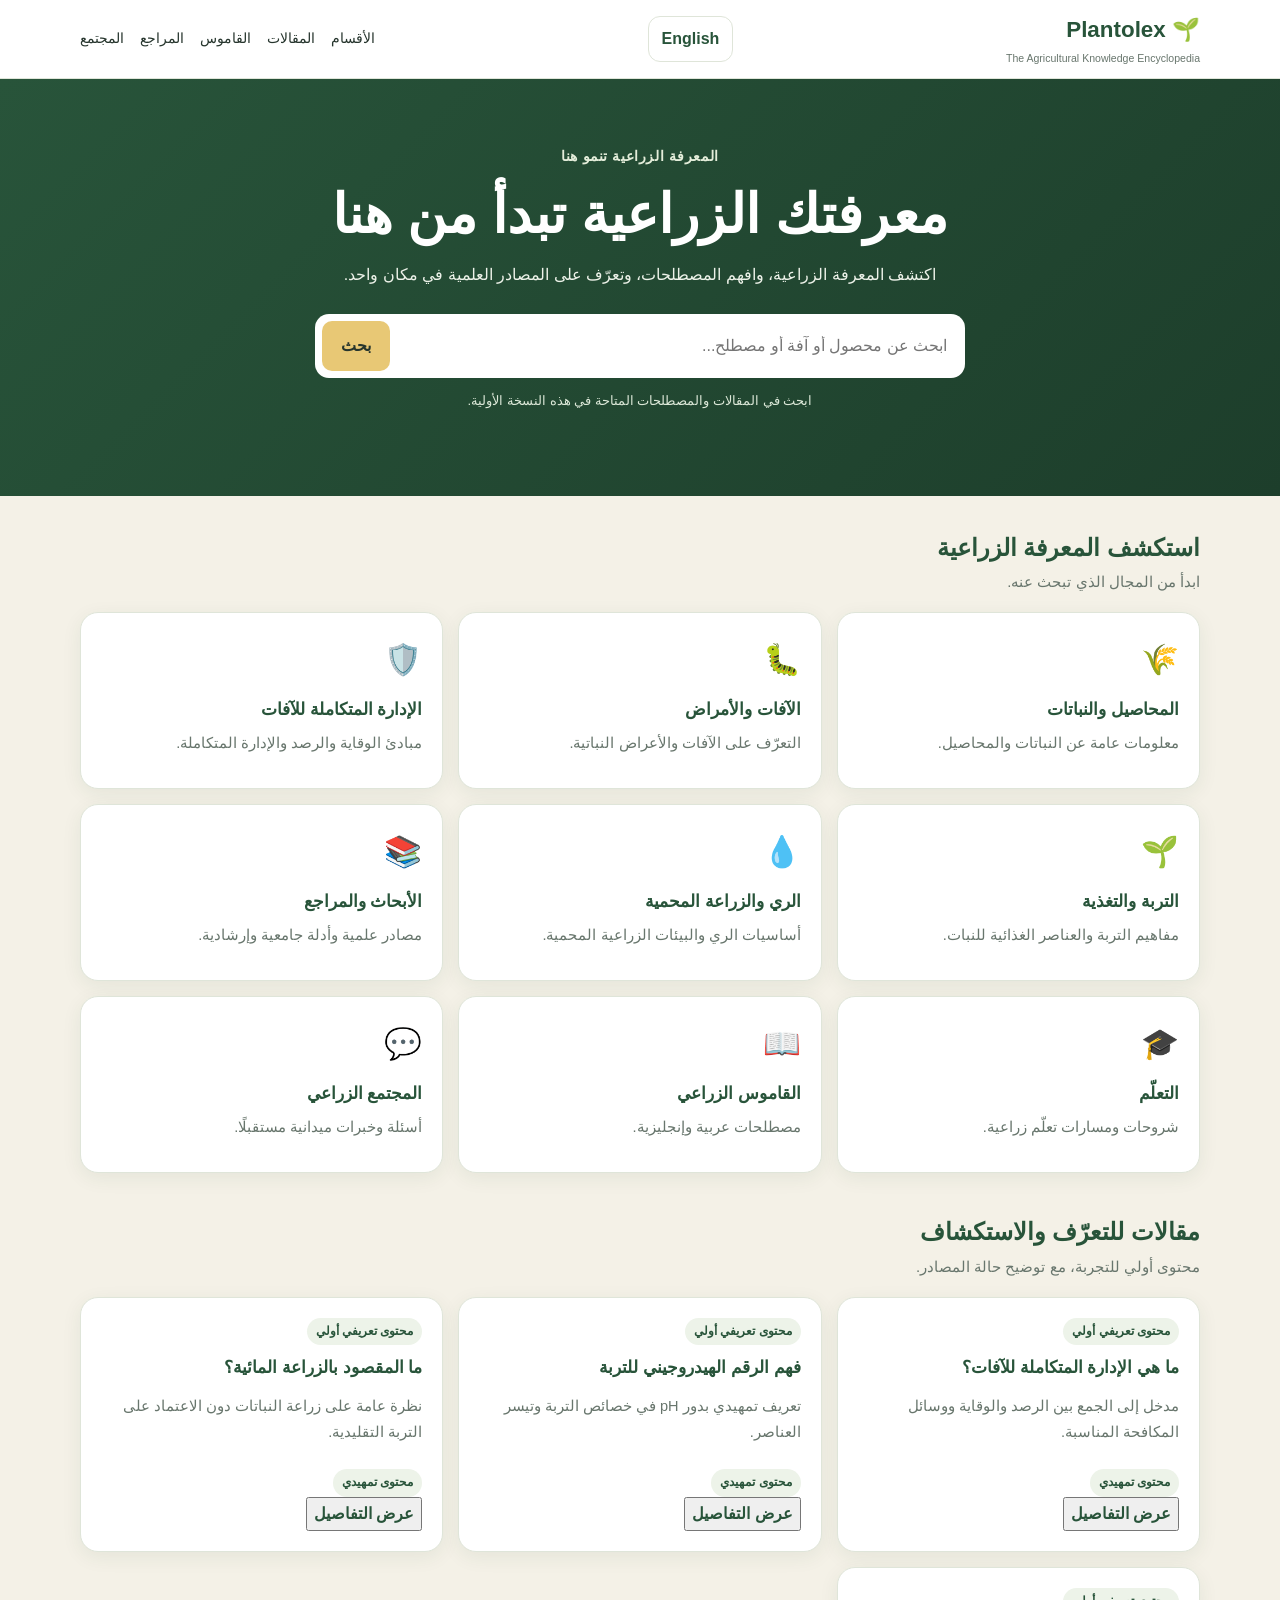
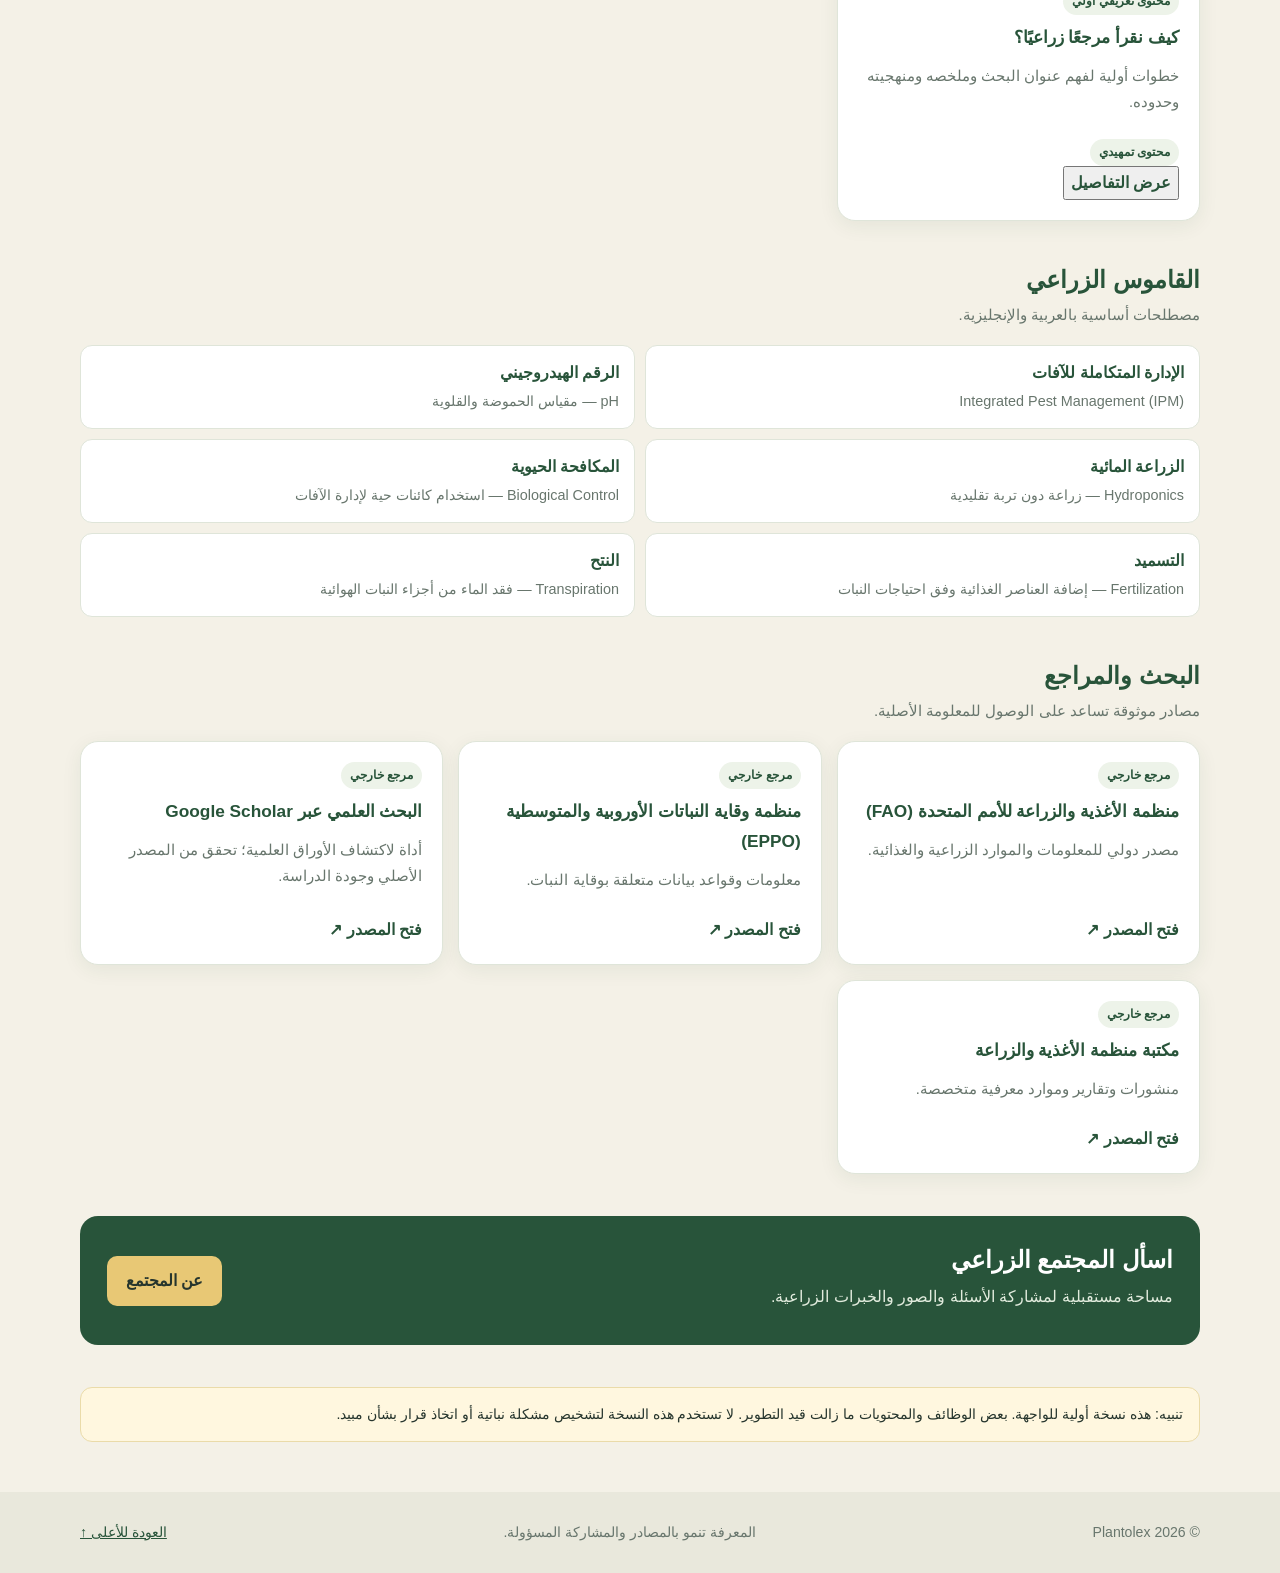
==== index.html @ 35d05731 "Add index.html for Plantolex platform This commit adds a new HTML file for the Plantolex agricultura" ====
<!DOCTYPE html>
<html lang="ar" dir="rtl">
<head>
<meta charset="UTF-8">
<meta name="viewport" content="width=device-width, initial-scale=1">
<meta name="theme-color" content="#28543a">
<meta name="description" content="Plantolex — The Agricultural Knowledge Encyclopedia. A bilingual Arabic-English agricultural knowledge platform.">
<title>Plantolex | The Agricultural Knowledge Encyclopedia</title>

<style>
:root {
  --green:#28543a;
  --green2:#386b49;
  --sage:#86a873;
  --cream:#f4f1e7;
  --white:#fff;
  --text:#26352d;
  --muted:#68766d;
  --border:#dfe5d9;
  --gold:#e8c875;
  --radius:18px;
  --shadow:0 5px 20px rgba(31,65,42,.07);
}
*{box-sizing:border-box}
html{scroll-behavior:smooth;scroll-padding-top:85px}
body{
  margin:0;background:var(--cream);color:var(--text);
  font-family:Tahoma,Arial,sans-serif;line-height:1.75;
}
button,input{font:inherit}
button,a{-webkit-tap-highlight-color:transparent}
a{color:inherit}
button{cursor:pointer}
button:focus-visible,a:focus-visible,input:focus-visible{
  outline:3px solid var(--gold);outline-offset:3px
}
.container{width:min(1120px,92%);margin:auto}
header{
  position:sticky;top:0;z-index:10;background:var(--white);
  border-bottom:1px solid var(--border)
}
.nav{
  min-height:72px;display:flex;align-items:center;
  justify-content:space-between;gap:14px;padding:10px 0
}
.brand{text-decoration:none;color:var(--green);font-weight:800;font-size:1.4rem}
.brand small{display:block;font-size:.66rem;color:var(--muted);font-weight:400}
.nav-actions{display:flex;align-items:center;gap:10px}
#langBtn,.menu-btn{
  border:1px solid var(--border);background:var(--white);
  color:var(--green);padding:8px 13px;border-radius:12px;font-weight:bold
}
nav{display:flex;gap:16px;align-items:center;flex-wrap:wrap}
nav a{text-decoration:none;font-size:.9rem;color:var(--text)}
nav a:hover{color:var(--green)}
.menu-btn{display:none}
.hero{
  color:white;text-align:center;padding:65px 0 58px;
  background:linear-gradient(135deg,#28543a,#1d3e2b)
}
.eyebrow{color:#e4edda;font-size:.9rem;font-weight:bold;letter-spacing:.04em}
.hero h1{font-size:clamp(2rem,5vw,3.4rem);line-height:1.25;margin:12px 0}
.hero p{max-width:680px;margin:0 auto 25px;color:#edf2e9}
.search{
  display:flex;gap:8px;max-width:650px;margin:0 auto;
  background:white;border-radius:14px;padding:7px
}
.search input{
  flex:1;min-width:0;border:0;outline:none;padding:11px;
  color:var(--text);background:transparent
}
.search input:focus-visible{outline:2px solid var(--sage);outline-offset:-2px}
.primary-btn,.search button{
  border:0;border-radius:10px;background:var(--gold);
  color:#26352d;font-weight:bold;padding:11px 19px
}
.hero-note{font-size:.82rem!important;margin-top:12px!important;color:#dce8d8!important}
main{padding:35px 0 50px}
.section{margin-bottom:42px}
.section-head{
  display:flex;align-items:end;justify-content:space-between;
  gap:12px;margin-bottom:17px
}
h2{font-size:1.5rem;line-height:1.4;margin:0;color:var(--green)}
.section-head p{margin:5px 0 0;color:var(--muted);font-size:.93rem}
.text-link{color:var(--green);font-weight:bold;text-decoration:none}
.grid{display:grid;grid-template-columns:repeat(3,minmax(0,1fr));gap:15px}
.card{
  background:var(--white);border:1px solid var(--border);
  border-radius:var(--radius);padding:20px;box-shadow:var(--shadow)
}
.category{
  display:block;width:100%;text-align:start;color:var(--text);
  border:1px solid var(--border);transition:transform .15s,border-color .15s
}
.category:hover{transform:translateY(-3px);border-color:var(--sage)}
.icon{font-size:1.9rem}
.card h3{font-size:1.08rem;margin:7px 0;color:var(--green)}
.card p{font-size:.91rem;color:var(--muted);margin:5px 0 12px}
.pill{
  display:inline-block;background:#edf3e9;color:var(--green);
  padding:3px 9px;border-radius:30px;font-size:.76rem;font-weight:bold
}
.article-meta{display:flex;gap:7px;flex-wrap:wrap;margin-top:12px}
.article-card{display:flex;flex-direction:column;align-items:flex-start}
.article-card .read{margin-top:auto;padding-top:12px}
.results-box{
  background:var(--white);border:1px solid var(--border);
  border-radius:var(--radius);padding:20px;margin-bottom:35px
}
.results-box[hidden]{display:none}
.results-list{display:grid;grid-template-columns:repeat(2,minmax(0,1fr));gap:12px;margin-top:15px}
.result-item{padding:14px;border:1px solid var(--border);border-radius:12px}
.result-item h3{margin:0 0 5px;font-size:1rem}
.result-item p{margin:0;color:var(--muted);font-size:.9rem}
.result-item button{
  margin-top:9px;background:none;border:0;color:var(--green);
  text-decoration:underline;padding:0;font-weight:bold
}
.glossary-list{display:grid;grid-template-columns:repeat(2,minmax(0,1fr));gap:10px}
.term{
  background:white;border:1px solid var(--border);
  border-radius:12px;padding:13px 15px
}
.term strong{display:block;color:var(--green)}
.term span{color:var(--muted);font-size:.9rem}
.community{
  background:var(--green);color:white;border-radius:var(--radius);
  padding:27px;display:flex;align-items:center;justify-content:space-between;gap:20px
}
.community h2{color:white}
.community p{margin:7px 0;color:#e1ebdd}
.community .primary-btn{flex-shrink:0}
.notice{
  margin-top:22px;background:#fff7df;border:1px solid #eadba9;
  border-radius:12px;padding:14px 16px;font-size:.88rem
}
footer{background:#e9e8dc;padding:28px 0;color:var(--muted);font-size:.88rem}
.footer-inner{display:flex;justify-content:space-between;gap:15px;flex-wrap:wrap}
footer a{color:var(--green)}
.empty{padding:15px;color:var(--muted)}
[hidden]{display:none!important}

@media(max-width:760px){
  .nav{flex-wrap:wrap}
  .menu-btn{display:inline-block}
  nav{display:none;width:100%;padding:8px 0 12px}
  nav.open{display:flex;flex-direction:column;align-items:stretch;gap:0}
  nav a{padding:9px 3px;border-top:1px solid var(--border)}
  .hero{padding:45px 0}
  .grid{grid-template-columns:repeat(2,minmax(0,1fr));gap:10px}
  .card{padding:15px}
  .community{align-items:flex-start;flex-direction:column}
}
@media(max-width:430px){
  .grid,.results-list,.glossary-list{grid-template-columns:1fr}
  .search button{padding:10px 12px}
  .hero h1{font-size:1.9rem}
  .section-head{align-items:flex-start;flex-direction:column}
}
</style>
</head>

<body>
<header>
  <div class="container nav">
    <a class="brand" href="#home" aria-label="Plantolex home">
      🌱 Plantolex
      <small>The Agricultural Knowledge Encyclopedia</small>
    </a>
    <div class="nav-actions">
      <button id="langBtn" type="button" aria-label="Switch language">English</button>
      <button class="menu-btn" id="menuBtn" type="button"
        aria-expanded="false" aria-controls="mainNav">☰</button>
    </div>
    <nav id="mainNav" aria-label="Main navigation">
      <a href="#categories" data-t="navCategories">الأقسام</a>
      <a href="#articles" data-t="navArticles">المقالات</a>
      <a href="#glossary" data-t="navGlossary">القاموس</a>
      <a href="#research" data-t="navResearch">المراجع</a>
      <a href="#community" data-t="navCommunity">المجتمع</a>
    </nav>
  </div>
</header>

<section class="hero" id="home">
  <div class="container">
    <div class="eyebrow" data-t="eyebrow">المعرفة الزراعية تنمو هنا</div>
    <h1 data-t="heroTitle">معرفتك الزراعية تبدأ من هنا</h1>
    <p data-t="heroText">اكتشف المعرفة الزراعية، وافهم المصطلحات، وتعرّف على المصادر العلمية في مكان واحد.</p>
    <form class="search" id="searchForm" role="search">
      <input id="searchInput" type="search" autocomplete="off"
        placeholder="ابحث عن محصول أو آفة أو مصطلح..."
        aria-label="Search agricultural knowledge">
      <button type="submit" data-t="searchBtn">بحث</button>
    </form>
    <p class="hero-note" data-t="searchNote">ابحث في المقالات والمصطلحات المتاحة في هذه النسخة الأولية.</p>
  </div>
</section>

<main class="container">
  <section class="results-box" id="searchResults" aria-live="polite" hidden>
    <div class="section-head">
      <div>
        <h2 data-t="resultsTitle">نتائج البحث</h2>
        <p id="resultsSummary"></p>
      </div>
      <button id="clearSearch" class="text-link" type="button" data-t="clear">مسح البحث</button>
    </div>
    <div class="results-list" id="resultsList"></div>
  </section>

  <section class="section" id="categories">
    <div class="section-head">
      <div>
        <h2 data-t="categoriesTitle">استكشف المعرفة الزراعية</h2>
        <p data-t="categoriesSub">ابدأ من المجال الذي تبحث عنه.</p>
      </div>
    </div>
    <div class="grid" id="categoryGrid"></div>
  </section>

  <section class="section" id="articles">
    <div class="section-head">
      <div>
        <h2 data-t="articlesTitle">مقالات للتعرّف والاستكشاف</h2>
        <p data-t="articlesSub">محتوى أولي للتجربة، مع توضيح حالة المصادر.</p>
      </div>
    </div>
    <div class="grid" id="articleGrid"></div>
  </section>

  <section class="section" id="glossary">
    <div class="section-head">
      <div>
        <h2 data-t="glossaryTitle">القاموس الزراعي</h2>
        <p data-t="glossarySub">مصطلحات أساسية بالعربية والإنجليزية.</p>
      </div>
    </div>
    <div class="glossary-list" id="glossaryList"></div>
  </section>

  <section class="section" id="research">
    <div class="section-head">
      <div>
        <h2 data-t="researchTitle">البحث والمراجع</h2>
        <p data-t="researchSub">مصادر موثوقة تساعد على الوصول للمعلومة الأصلية.</p>
      </div>
    </div>
    <div class="grid" id="sourceGrid"></div>
  </section>

  <section class="section" id="community">
    <div class="community">
      <div>
        <h2 data-t="communityTitle">اسأل المجتمع الزراعي</h2>
        <p data-t="communityText">مساحة مستقبلية لمشاركة الأسئلة والصور والخبرات الزراعية.</p>
      </div>
      <button class="primary-btn" id="communityBtn" type="button" data-t="communityBtn">عن المجتمع</button>
    </div>
  </section>

  <div class="notice" role="note" data-t="disclaimer">
    تنبيه: هذه نسخة أولية للواجهة. بعض الوظائف والمحتويات ما زالت قيد التطوير. لا تستخدم هذه النسخة لتشخيص مشكلة نباتية أو اتخاذ قرار بشأن مبيد.
  </div>
</main>

<footer>
  <div class="container footer-inner">
    <span>© <span id="year"></span> Plantolex</span>
    <span data-t="footerText">المعرفة تنمو بالمصادر والمشاركة المسؤولة.</span>
    <a href="#home" data-t="backTop">العودة للأعلى ↑</a>
  </div>
</footer>

<script>
"use strict";

const translations = {
 ar:{
  navCategories:"الأقسام",navArticles:"المقالات",navGlossary:"القاموس",
  navResearch:"المراجع",navCommunity:"المجتمع",
  eyebrow:"المعرفة الزراعية تنمو هنا",
  heroTitle:"معرفتك الزراعية تبدأ من هنا",
  heroText:"اكتشف المعرفة الزراعية، وافهم المصطلحات، وتعرّف على المصادر العلمية في مكان واحد.",
  searchPlaceholder:"ابحث عن محصول أو آفة أو مصطلح...",
  searchBtn:"بحث",searchNote:"ابحث في المقالات والمصطلحات المتاحة في هذه النسخة الأولية.",
  categoriesTitle:"استكشف المعرفة الزراعية",categoriesSub:"ابدأ من المجال الذي تبحث عنه.",
  articlesTitle:"مقالات للتعرّف والاستكشاف",articlesSub:"محتوى أولي للتجربة، مع توضيح حالة المصادر.",
  glossaryTitle:"القاموس الزراعي",glossarySub:"مصطلحات أساسية بالعربية والإنجليزية.",
  researchTitle:"البحث والمراجع",researchSub:"مصادر موثوقة تساعد على الوصول للمعلومة الأصلية.",
  communityTitle:"اسأل المجتمع الزراعي",
  communityText:"مساحة مستقبلية لمشاركة الأسئلة والصور والخبرات الزراعية.",
  communityBtn:"عن المجتمع",disclaimer:"تنبيه: هذه نسخة أولية للواجهة. بعض الوظائف والمحتويات ما زالت قيد التطوير. لا تستخدم هذه النسخة لتشخيص مشكلة نباتية أو اتخاذ قرار بشأن مبيد.",
  footerText:"المعرفة تنمو بالمصادر والمشاركة المسؤولة.",backTop:"العودة للأعلى ↑",
  resultsTitle:"نتائج البحث",clear:"مسح البحث",noResults:"لم نعثر على نتائج مطابقة. جرّب كلمة أخرى.",
  resultsCount:"عدد النتائج: ",readMore:"عرض التفاصيل",sourceStatus:"محتوى تعريفي أولي",
  planned:"قيد التخطيط",sourceLabel:"مرجع خارجي",
  communityAlert:"مجتمع الأسئلة ورفع الصور غير متاح بعد. هذه الصفحة تعرّفك على الخطة فقط.",
  articleAlert:"هذا محتوى تمهيدي للتجربة وليس مقالًا علميًا مُراجعًا. ستُضاف المراجع بعد التحقق منها.",
  cat1:"المحاصيل والنباتات",cat1d:"معلومات عامة عن النباتات والمحاصيل.",
  cat2:"الآفات والأمراض",cat2d:"التعرّف على الآفات والأعراض النباتية.",
  cat3:"الإدارة المتكاملة للآفات",cat3d:"مبادئ الوقاية والرصد والإدارة المتكاملة.",
  cat4:"التربة والتغذية",cat4d:"مفاهيم التربة والعناصر الغذائية للنبات.",
  cat5:"الري والزراعة المحمية",cat5d:"أساسيات الري والبيئات الزراعية المحمية.",
  cat6:"الأبحاث والمراجع",cat6d:"مصادر علمية وأدلة جامعية وإرشادية.",
  cat7:"التعلّم",cat7d:"شروحات ومسارات تعلّم زراعية.",
  cat8:"القاموس الزراعي",cat8d:"مصطلحات عربية وإنجليزية.",
  cat9:"المجتمع الزراعي",cat9d:"أسئلة وخبرات ميدانية مستقبلًا.",
  a1:"ما هي الإدارة المتكاملة للآفات؟",
  a1d:"مدخل إلى الجمع بين الرصد والوقاية ووسائل المكافحة المناسبة.",
  a2:"فهم الرقم الهيدروجيني للتربة",a2d:"تعريف تمهيدي بدور pH في خصائص التربة وتيسر العناصر.",
  a3:"ما المقصود بالزراعة المائية؟",a3d:"نظرة عامة على زراعة النباتات دون الاعتماد على التربة التقليدية.",
  a4:"كيف نقرأ مرجعًا زراعيًا؟",a4d:"خطوات أولية لفهم عنوان البحث وملخصه ومنهجيته وحدوده.",
  term1:"الإدارة المتكاملة للآفات",def1:"Integrated Pest Management (IPM)",
  term2:"الرقم الهيدروجيني",def2:"pH — مقياس الحموضة والقلوية",
  term3:"الزراعة المائية",def3:"Hydroponics — زراعة دون تربة تقليدية",
  term4:"المكافحة الحيوية",def4:"Biological Control — استخدام كائنات حية لإدارة الآفات",
  term5:"التسميد",def5:"Fertilization — إضافة العناصر الغذائية وفق احتياجات النبات",
  term6:"النتح",def6:"Transpiration — فقد الماء من أجزاء النبات الهوائية",
  s1:"منظمة الأغذية والزراعة للأمم المتحدة (FAO)",
  s1d:"مصدر دولي للمعلومات والموارد الزراعية والغذائية.",
  s2:"منظمة وقاية النباتات الأوروبية والمتوسطية (EPPO)",
  s2d:"معلومات وقواعد بيانات متعلقة بوقاية النبات.",
  s3:"البحث العلمي عبر Google Scholar",
  s3d:"أداة لاكتشاف الأوراق العلمية؛ تحقق من المصدر الأصلي وجودة الدراسة.",
  s4:"مكتبة منظمة الأغذية والزراعة",
  s4d:"منشورات وتقارير وموارد معرفية متخصصة.",
  openSource:"فتح المصدر ↗"
 },
 en:{
  navCategories:"Topics",navArticles:"Articles",navGlossary:"Glossary",
  navResearch:"References",navCommunity:"Community",
  eyebrow:"Agricultural knowledge grows here",
  heroTitle:"Your agricultural knowledge starts here",
  heroText:"Explore agricultural knowledge, understand terminology, and discover scientific sources in one place.",
  searchPlaceholder:"Search a crop, pest, disease, or term...",
  searchBtn:"Search",searchNote:"Search the articles and glossary terms available in this early version.",
  categoriesTitle:"Explore Agricultural Knowledge",categoriesSub:"Start with the topic you need.",
  articlesTitle:"Articles to Explore",articlesSub:"Starter content for testing, with source status clearly identified.",
  glossaryTitle:"Agricultural Glossary",glossarySub:"Essential terms in Arabic and English.",
  researchTitle:"Research & References",researchSub:"Resources to help you find original information.",
  communityTitle:"Ask the Agri Community",
  communityText:"A planned space for sharing agricultural questions, photos, and field experience.",
  communityBtn:"About the Community",disclaimer:"Notice: This is an early interface. Some features and content are still under development. Do not use this version to diagnose plant problems or make pesticide decisions.",
  footerText:"Knowledge grows through sources and responsible sharing.",backTop:"Back to top ↑",
  resultsTitle:"Search Results",clear:"Clear search",noResults:"No matching results found. Try another term.",
  resultsCount:"Results: ",readMore:"View details",sourceStatus:"Starter educational content",
  planned:"Planned",sourceLabel:"External reference",
  communityAlert:"Community questions and photo uploads are not available yet. This section describes the planned feature.",
  articleAlert:"This is introductory demo content, not a scientifically reviewed article. References will be added after verification.",
  cat1:"Crops & Plants",cat1d:"General information about plants and crops.",
  cat2:"Pests & Diseases",cat2d:"Understanding pests and plant symptoms.",
  cat3:"Integrated Pest Management",cat3d:"Principles of prevention, monitoring, and integrated management.",
  cat4:"Soil & Plant Nutrition",cat4d:"Soil concepts and plant nutrients.",
  cat5:"Irrigation & Protected Agriculture",cat5d:"Irrigation basics and protected growing environments.",
  cat6:"Research & References",cat6d:"Scientific sources and extension resources.",
  cat7:"Learning Hub",cat7d:"Agricultural explainers and learning paths.",
  cat8:"Agricultural Glossary",cat8d:"Arabic-English terminology.",
  cat9:"Agri Community",cat9d:"Future space for questions and field experience.",
  a1:"What Is Integrated Pest Management?",
  a1d:"An introduction to combining monitoring, prevention, and suitable control methods.",
  a2:"Understanding Soil pH",a2d:"An introduction to how pH relates to soil properties and nutrient availability.",
  a3:"What Is Hydroponics?",a3d:"An overview of growing plants without conventional soil.",
  a4:"How to Read an Agricultural Reference",a4d:"Introductory steps for understanding a paper's title, abstract, methods, and limitations.",
  term1:"Integrated Pest Management",def1:"الإدارة المتكاملة للآفات (IPM)",
  term2:"Soil pH",def2:"الرقم الهيدروجيني — مقياس الحموضة والقلوية",
  term3:"Hydroponics",def3:"الزراعة المائية — زراعة دون تربة تقليدية",
  term4:"Biological Control",def4:"المكافحة الحيوية — استخدام كائنات حية لإدارة الآفات",
  term5:"Fertilization",def5:"التسميد — إضافة العناصر الغذائية وفق احتياجات النبات",
  term6:"Transpiration",def6:"النتح — فقد الماء من أجزاء النبات الهوائية",
  s1:"Food and Agriculture Organization of the United Nations (FAO)",
  s1d:"International agricultural and food knowledge resources.",
  s2:"European and Mediterranean Plant Protection Organization (EPPO)",
  s2d:"Plant protection information and databases.",
  s3:"Google Scholar",
  s3d:"A tool for discovering scholarly papers; verify the original source and study quality.",
  s4:"FAO Publications",
  s4d:"Specialized publications, reports, and knowledge resources.",
  openSource:"Open source ↗"
 }
};

const categories=[
 {id:1,icon:"🌾",key:"cat1",desc:"cat1d",terms:"crop crops plant plants نبات نباتات محصول محاصيل"},
 {id:2,icon:"🐛",key:"cat2",desc:"cat2d",terms:"pest pests disease diseases آفة آفات مرض أمراض"},
 {id:3,icon:"🛡️",key:"cat3",desc:"cat3d",terms:"ipm integrated pest management مكافحة وقاية إدارة متكاملة"},
 {id:4,icon:"🌱",key:"cat4",desc:"cat4d",terms:"soil nutrition fertilizer pH تربة تغذية تسميد حموضة"},
 {id:5,icon:"💧",key:"cat5",desc:"cat5d",terms:"irrigation greenhouse hydroponics ري زراعة محمية مائية"},
 {id:6,icon:"📚",key:"cat6",desc:"cat6d",terms:"research reference paper research paper بحث مراجع أبحاث"},
 {id:7,icon:"🎓",key:"cat7",desc:"cat7d",terms:"learning education lesson تعلم تعليم دروس"},
 {id:8,icon:"📖",key:"cat8",desc:"cat8d",terms:"glossary term terminology قاموس مصطلح مصطلحات"},
 {id:9,icon:"💬",key:"cat9",desc:"cat9d",terms:"community question answer photo مجتمع سؤال أسئلة"}
];

const articles=[
 {id:"a1",title:"a1",desc:"a1d",keywords:"ipm integrated pest management pest monitoring مكافحة متكاملة آفات رصد"},
 {id:"a2",title:"a2",desc:"a2d",keywords:"soil pH acidity alkalinity تربة حموضة قلوية"},
 {id:"a3",title:"a3",desc:"a3d",keywords:"hydroponics water growing soilless زراعة مائية ماء دون تربة"},
 {id:"a4",title:"a4",desc:"a4d",keywords:"research references paper methods scientific بحث مراجع ورقة علمية"}
];

const glossary=[
 {term:"term1",definition:"def1",keywords:"ipm management آفات"},
 {term:"term2",definition:"def2",keywords:"ph soil acidity تربة"},
 {term:"term3",definition:"def3",keywords:"hydroponics water مائية"},
 {term:"term4",definition:"def4",keywords:"biocontrol biological control مكافحة حيوية"},
 {term:"term5",definition:"def5",keywords:"fertilizer nutrition تسميد"},
 {term:"term6",definition:"def6",keywords:"transpiration water نتح"}
];

const sources=[
 {title:"s1",desc:"s1d",url:"https://www.fao.org/"},
 {title:"s2",desc:"s2d",url:"https://www.eppo.int/"},
 {title:"s3",desc:"s3d",url:"https://scholar.google.com/"},
 {title:"s4",desc:"s4d",url:"https://www.fao.org/publications/"}
];

let lang="ar";
const $=id=>document.getElementById(id);
const t=key=>translations[lang][key]||key;

function make(tag,className,text){
 const el=document.createElement(tag);
 if(className)el.className=className;
 if(text!==undefined)el.textContent=text;
 return el;
}
function makeLinkButton(label,action){
 const b=make("button","text-link",label);
 b.type="button";b.addEventListener("click",action);return b;
}
function renderCategories(){
 const root=$("categoryGrid");root.replaceChildren();
 categories.forEach(c=>{
  const b=make("button","card category");
  b.type="button";b.setAttribute("data-terms",c.terms);
  b.append(make("div","icon",c.icon),make("h3","",t(c.key)),make("p","",t(c.desc)));
  b.addEventListener("click",()=>{
   $("searchInput").value=lang==="ar"?t(c.key):t(c.key);
   runSearch(c.terms+" "+t(c.key));
   $("searchResults").scrollIntoView({behavior:"smooth",block:"start"});
  });
  root.append(b);
 });
}
function renderArticles(){
 const root=$("articleGrid");root.replaceChildren();
 articles.forEach(a=>{
  const card=make("article","card article-card");
  card.append(make("span","pill",t("sourceStatus")));
  card.append(make("h3","",t(a.title)),make("p","",t(a.desc)));
  const meta=make("div","article-meta");
  meta.append(make("span","pill",lang==="ar"?"محتوى تمهيدي":"Introductory content"));
  card.append(meta);
  card.append(makeLinkButton(t("readMore"),()=>alert(t("articleAlert"))));
  root.append(card);
 });
}
function renderGlossary(){
 const root=$("glossaryList");root.replaceChildren();
 glossary.forEach(g=>{
  const item=make("div","term");
  item.append(make("strong","",t(g.term)),make("span","",t(g.definition)));
  root.append(item);
 });
}
function renderSources(){
 const root=$("sourceGrid");root.replaceChildren();
 sources.forEach(s=>{
  const card=make("article","card article-card");
  card.append(make("span","pill",t("sourceLabel")),make("h3","",t(s.title)),make("p","",t(s.desc)));
  const a=make("a","text-link",t("openSource"));
  a.href=s.url;a.target="_blank";a.rel="noopener noreferrer";
  a.style.marginTop="auto";a.style.paddingTop="10px";
  card.append(a);root.append(card);
 });
}
function applyLanguage(){
 document.documentElement.lang=lang;
 document.documentElement.dir=lang==="ar"?"rtl":"ltr";
 document.querySelectorAll("[data-t]").forEach(el=>el.textContent=t(el.dataset.t));
 $("searchInput").placeholder=t("searchPlaceholder");
 $("searchInput").setAttribute("aria-label",t("searchPlaceholder"));
 $("langBtn").textContent=lang==="ar"?"English":"العربية";
 $("menuBtn").setAttribute("aria-label",lang==="ar"?"فتح القائمة":"Open navigation");
 $("year").textContent=new Date().getFullYear();
 renderCategories();renderArticles();renderGlossary();renderSources();
 if(!$("searchResults").hidden)runSearch($("searchInput").value);
}
function normalize(value){
 return value.toLocaleLowerCase().normalize("NFKC").trim();
}
function runSearch(raw){
 const query=normalize(raw);
 const box=$("searchResults"),list=$("resultsList");
 box.hidden=false;list.replaceChildren();
 if(!query){
  $("resultsSummary").textContent=t("noResults");return;
 }
 const hits=[];
 categories.forEach(c=>{
  if(normalize(t(c.key)+" "+t(c.desc)+" "+c.terms).includes(query))
   hits.push({title:t(c.key),desc:t(c.desc),type:lang==="ar"?"قسم":"Category",action:()=>{box.hidden=true;document.getElementById("categories").scrollIntoView({behavior:"smooth"});}});
 });
 articles.forEach(a=>{
  if(normalize(t(a.title)+" "+t(a.desc)+" "+a.keywords).includes(query))
   hits.push({title:t(a.title),desc:t(a.desc),type:t("sourceStatus"),action:()=>alert(t("articleAlert"))});
 });
 glossary.forEach(g=>{
  if(normalize(t(g.term)+" "+t(g.definition)+" "+g.keywords).includes(query))
   hits.push({title:t(g.term),desc:t(g.definition),type:lang==="ar"?"مصطلح":"Glossary term",action:()=>{box.hidden=true;document.getElementById("glossary").scrollIntoView({behavior:"smooth"});}});
 });
 $("resultsSummary").textContent=hits.length?t("resultsCount")+hits.length:t("noResults");
 hits.forEach(hit=>{
  const item=make("div","result-item");
  item.append(make("span","pill",hit.type),make("h3","",hit.title),make("p","",hit.desc));
  item.append(makeLinkButton(t("readMore"),hit.action));
  list.append(item);
 });
}
$("searchForm").addEventListener("submit",e=>{
 e.preventDefault();runSearch($("searchInput").value);
});
$("clearSearch").addEventListener("click",()=>{
 $("searchInput").value="";$("searchResults").hidden=true;$("resultsList").replaceChildren();
 $("searchInput").focus();
});
$("langBtn").addEventListener("click",()=>{lang=lang==="ar"?"en":"ar";applyLanguage();});
$("menuBtn").addEventListener("click",()=>{
 const nav=$("mainNav");const open=nav.classList.toggle("open");
 $("menuBtn").setAttribute("aria-expanded",String(open));
});
$("mainNav").querySelectorAll("a").forEach(a=>a.addEventListener("click",()=>{
 $("mainNav").classList.remove("open");$("menuBtn").setAttribute("aria-expanded","false");
}));
$("communityBtn").addEventListener("click",()=>alert(t("communityAlert")));

applyLanguage();
</script>
</body>
</html>
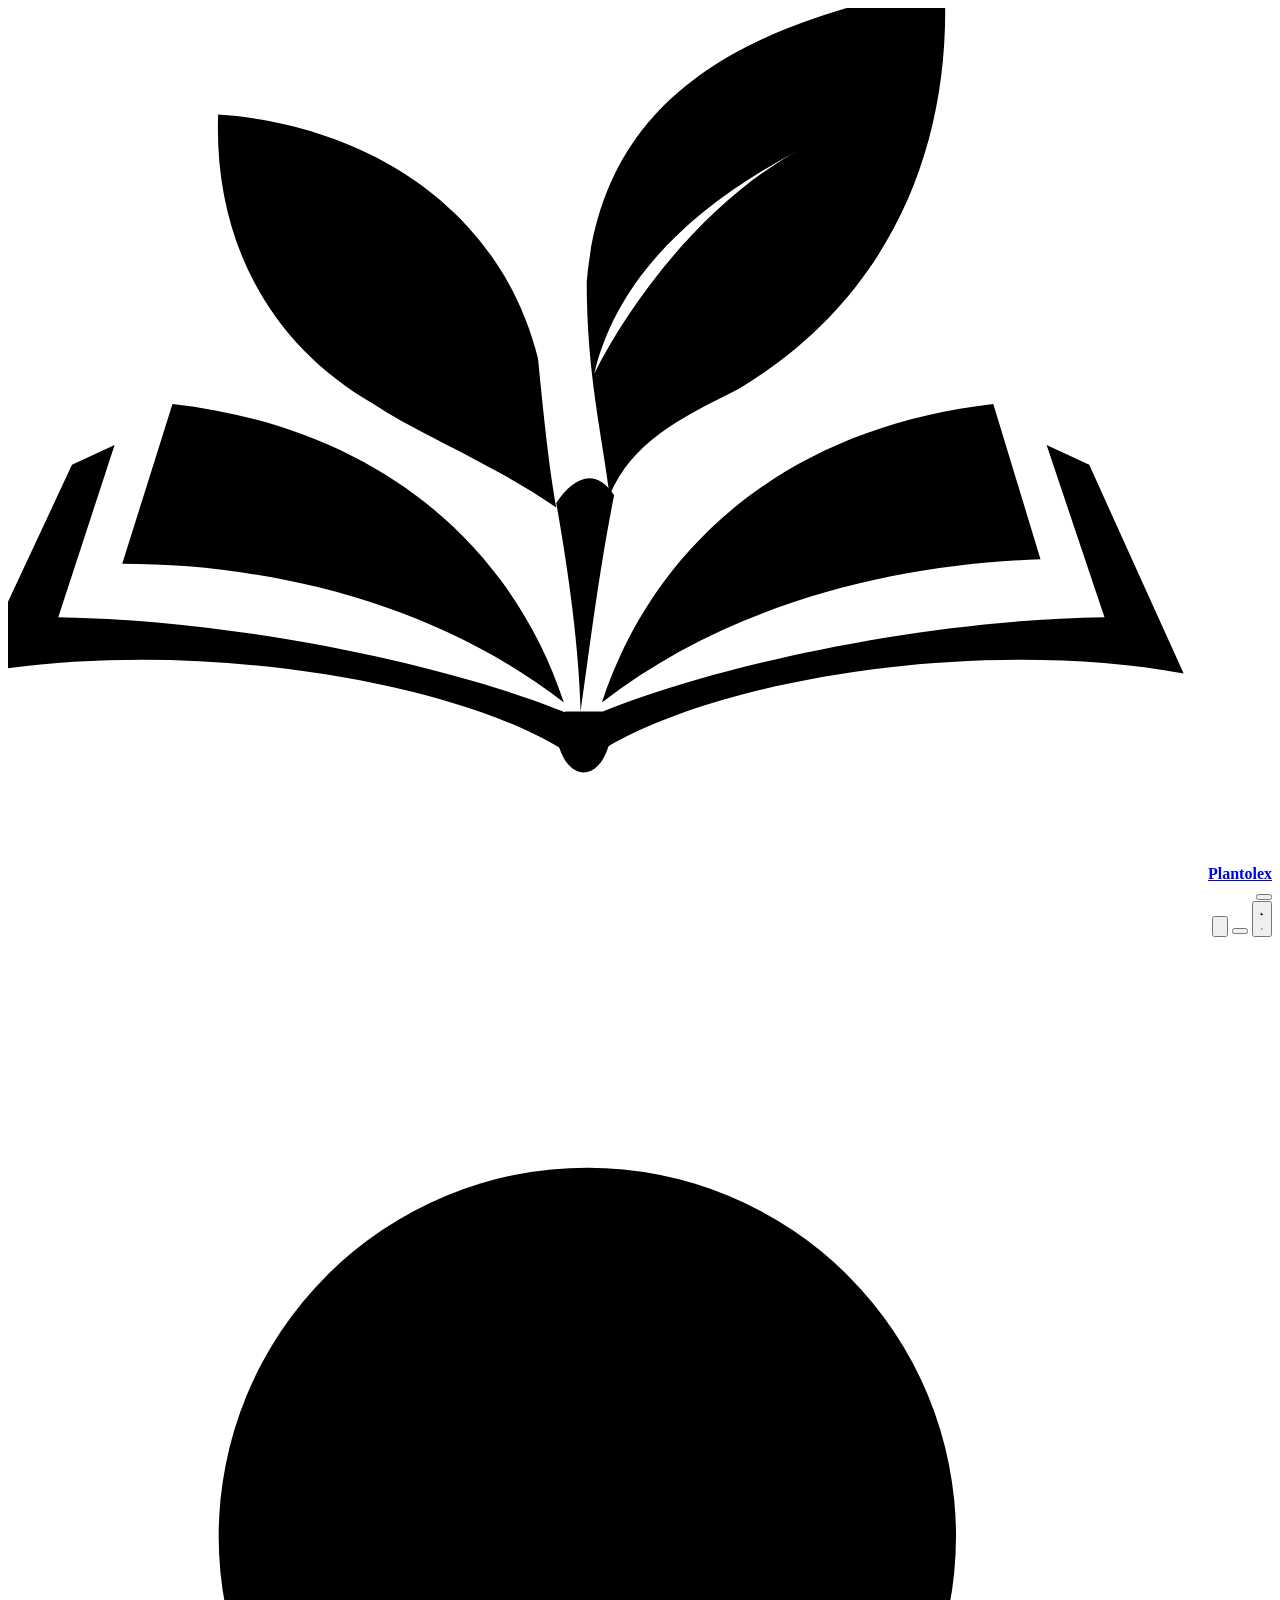
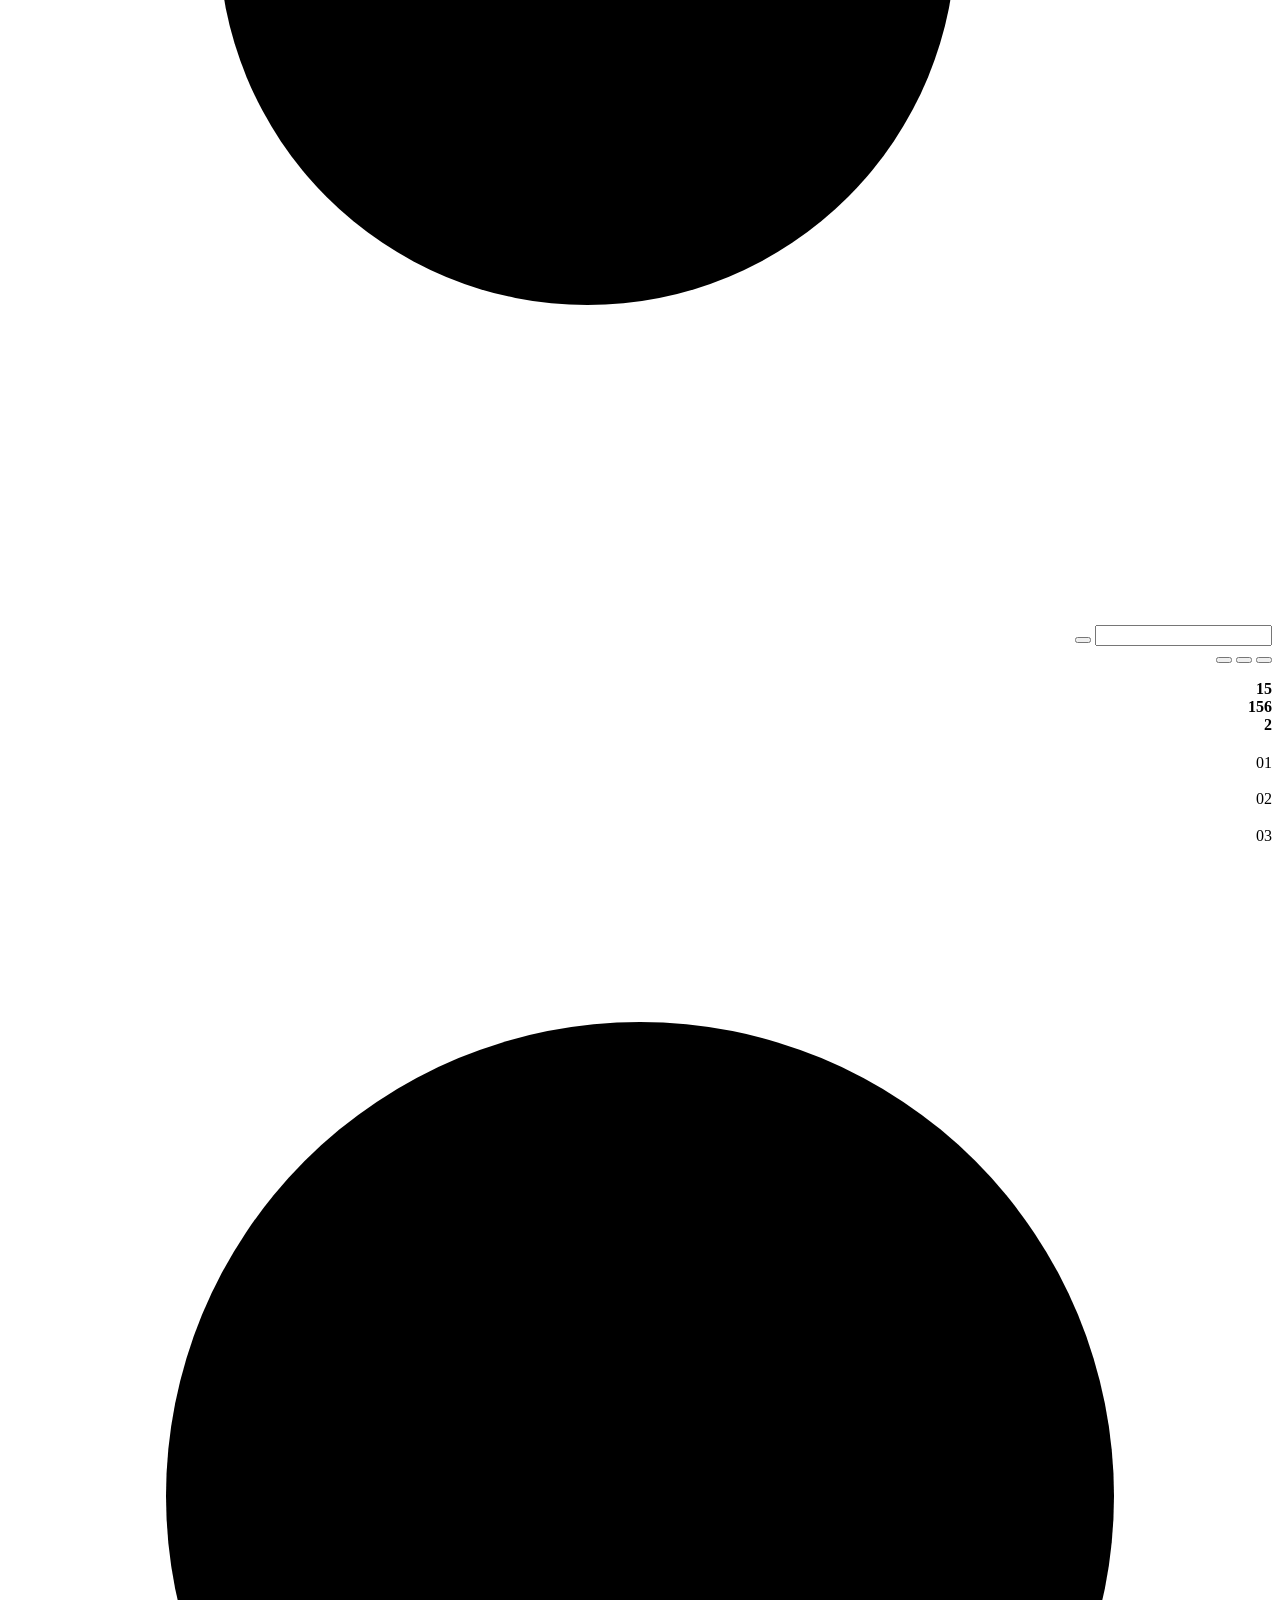
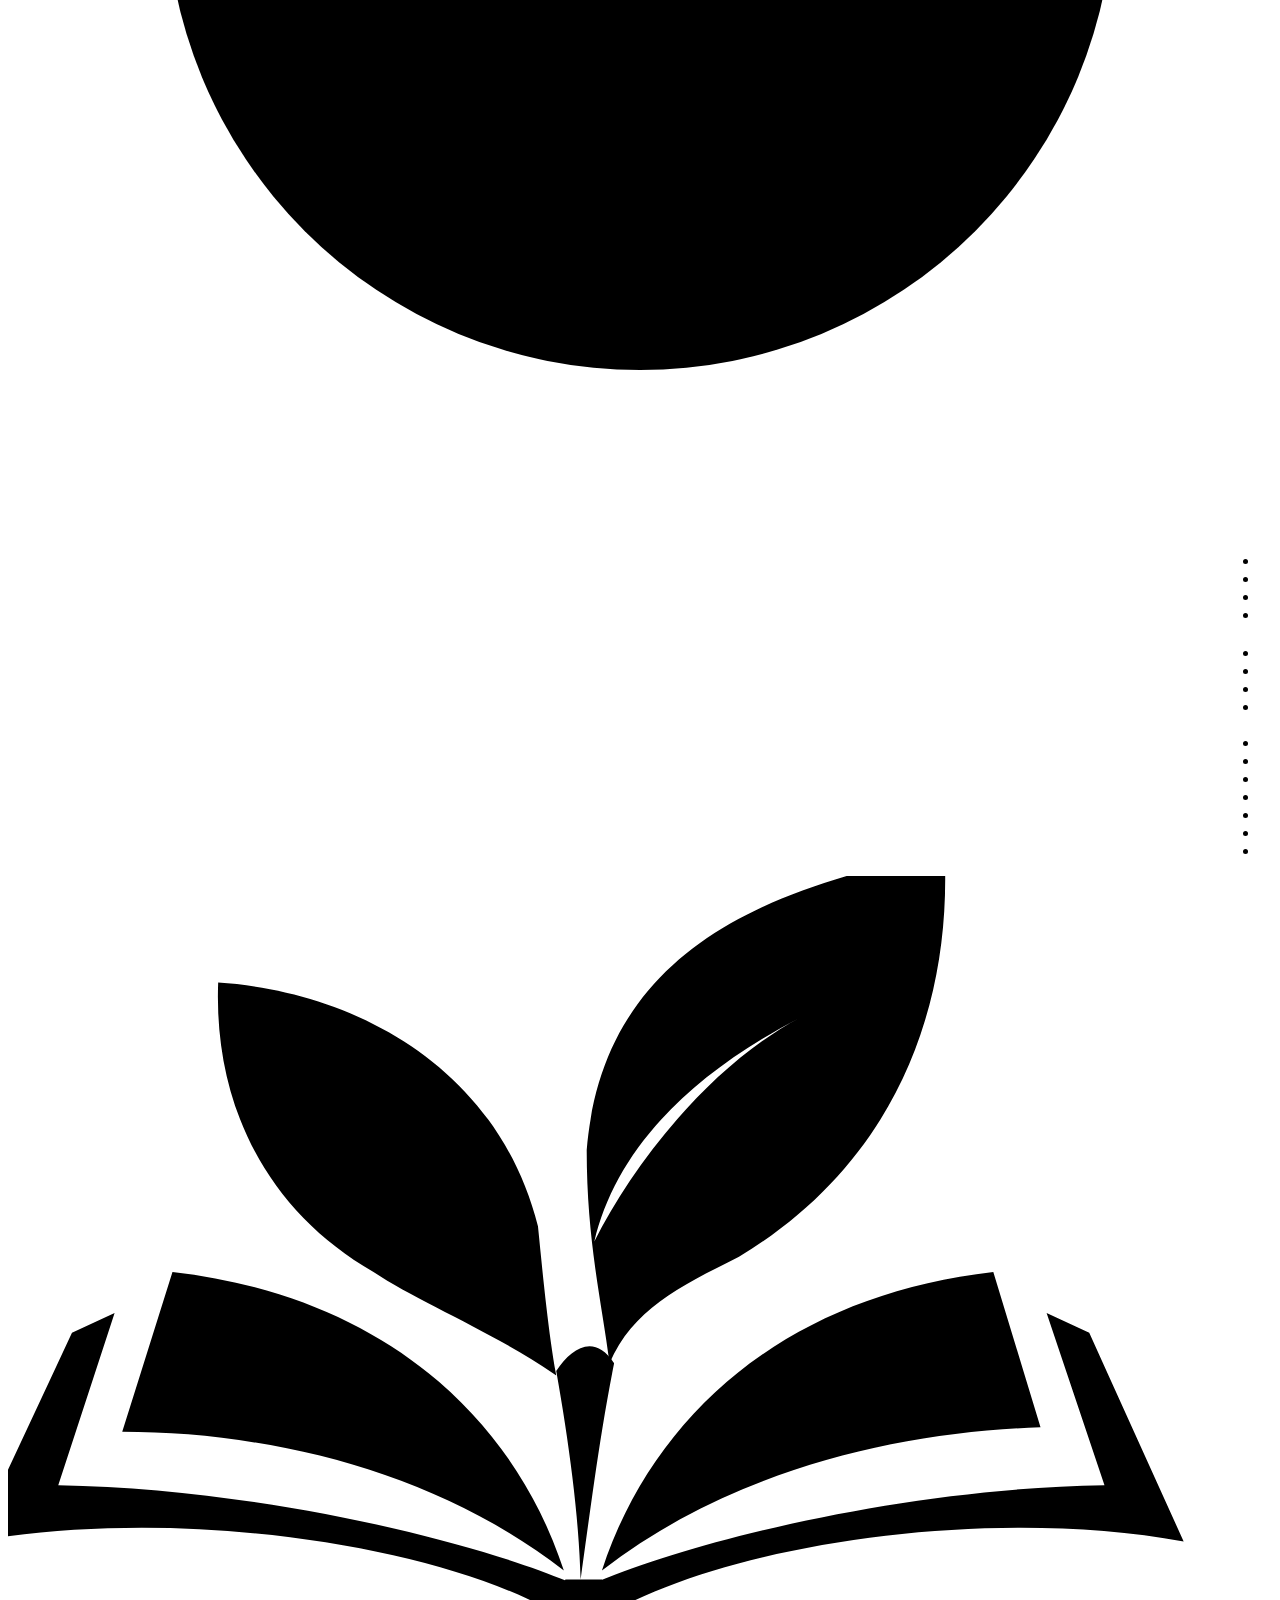
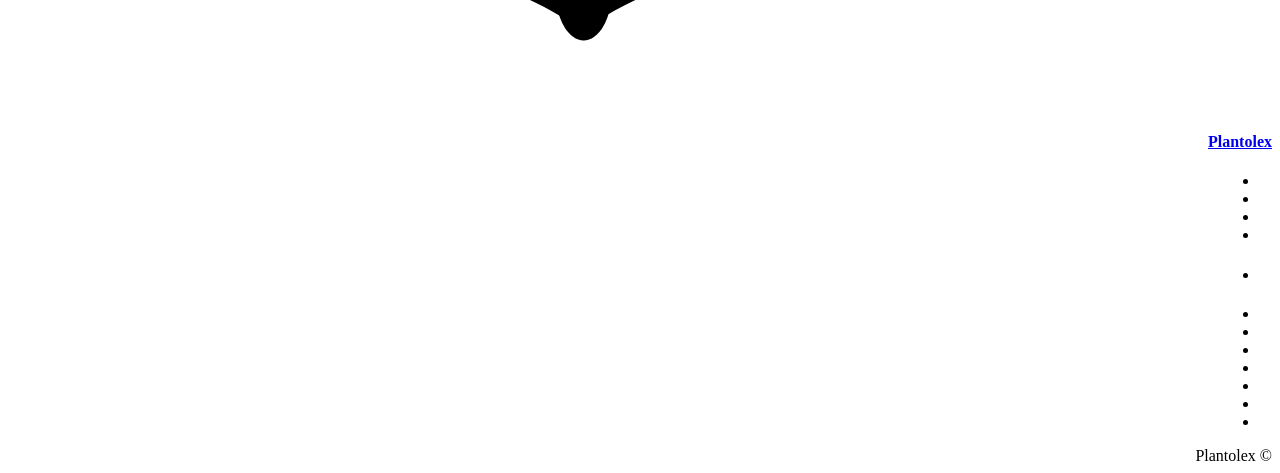
==== commit ac1f207a: "Update index.html" ====
--- a/index.html
+++ b/index.html
@@ -1,543 +1,297 @@
-
 <!DOCTYPE html>
-<html lang="ar" dir="rtl">
+<html lang="ar" dir="rtl" data-theme="light">
 <head>
 <meta charset="UTF-8">
-<meta name="viewport" content="width=device-width, initial-scale=1">
-<meta name="theme-color" content="#28543a">
-<meta name="description" content="Plantolex — The Agricultural Knowledge Encyclopedia. A bilingual Arabic-English agricultural knowledge platform.">
+<meta name="viewport" content="width=device-width, initial-scale=1, viewport-fit=cover">
+<meta name="color-scheme" content="light dark">
+<meta name="theme-color" content="#14301f">
+<meta name="description" content="Plantolex — The Agricultural Knowledge Encyclopedia. بلانتولكس: موسوعة زراعية ثنائية اللغة تربط البحث العلمي بالممارسة الميدانية.">
+<meta property="og:title" content="Plantolex — The Agricultural Knowledge Encyclopedia">
+<meta property="og:description" content="Bilingual agricultural encyclopedia: categories, references, learning, tools and community. موسوعة زراعية ثنائية اللغة.">
+<meta property="og:type" content="website">
 <title>Plantolex | The Agricultural Knowledge Encyclopedia</title>
-
-<style>
-:root {
-  --green:#28543a;
-  --green2:#386b49;
-  --sage:#86a873;
-  --cream:#f4f1e7;
-  --white:#fff;
-  --text:#26352d;
-  --muted:#68766d;
-  --border:#dfe5d9;
-  --gold:#e8c875;
-  --radius:18px;
-  --shadow:0 5px 20px rgba(31,65,42,.07);
-}
-*{box-sizing:border-box}
-html{scroll-behavior:smooth;scroll-padding-top:85px}
-body{
-  margin:0;background:var(--cream);color:var(--text);
-  font-family:Tahoma,Arial,sans-serif;line-height:1.75;
-}
-button,input{font:inherit}
-button,a{-webkit-tap-highlight-color:transparent}
-a{color:inherit}
-button{cursor:pointer}
-button:focus-visible,a:focus-visible,input:focus-visible{
-  outline:3px solid var(--gold);outline-offset:3px
-}
-.container{width:min(1120px,92%);margin:auto}
-header{
-  position:sticky;top:0;z-index:10;background:var(--white);
-  border-bottom:1px solid var(--border)
-}
-.nav{
-  min-height:72px;display:flex;align-items:center;
-  justify-content:space-between;gap:14px;padding:10px 0
-}
-.brand{text-decoration:none;color:var(--green);font-weight:800;font-size:1.4rem}
-.brand small{display:block;font-size:.66rem;color:var(--muted);font-weight:400}
-.nav-actions{display:flex;align-items:center;gap:10px}
-#langBtn,.menu-btn{
-  border:1px solid var(--border);background:var(--white);
-  color:var(--green);padding:8px 13px;border-radius:12px;font-weight:bold
-}
-nav{display:flex;gap:16px;align-items:center;flex-wrap:wrap}
-nav a{text-decoration:none;font-size:.9rem;color:var(--text)}
-nav a:hover{color:var(--green)}
-.menu-btn{display:none}
-.hero{
-  color:white;text-align:center;padding:65px 0 58px;
-  background:linear-gradient(135deg,#28543a,#1d3e2b)
-}
-.eyebrow{color:#e4edda;font-size:.9rem;font-weight:bold;letter-spacing:.04em}
-.hero h1{font-size:clamp(2rem,5vw,3.4rem);line-height:1.25;margin:12px 0}
-.hero p{max-width:680px;margin:0 auto 25px;color:#edf2e9}
-.search{
-  display:flex;gap:8px;max-width:650px;margin:0 auto;
-  background:white;border-radius:14px;padding:7px
-}
-.search input{
-  flex:1;min-width:0;border:0;outline:none;padding:11px;
-  color:var(--text);background:transparent
-}
-.search input:focus-visible{outline:2px solid var(--sage);outline-offset:-2px}
-.primary-btn,.search button{
-  border:0;border-radius:10px;background:var(--gold);
-  color:#26352d;font-weight:bold;padding:11px 19px
-}
-.hero-note{font-size:.82rem!important;margin-top:12px!important;color:#dce8d8!important}
-main{padding:35px 0 50px}
-.section{margin-bottom:42px}
-.section-head{
-  display:flex;align-items:end;justify-content:space-between;
-  gap:12px;margin-bottom:17px
-}
-h2{font-size:1.5rem;line-height:1.4;margin:0;color:var(--green)}
-.section-head p{margin:5px 0 0;color:var(--muted);font-size:.93rem}
-.text-link{color:var(--green);font-weight:bold;text-decoration:none}
-.grid{display:grid;grid-template-columns:repeat(3,minmax(0,1fr));gap:15px}
-.card{
-  background:var(--white);border:1px solid var(--border);
-  border-radius:var(--radius);padding:20px;box-shadow:var(--shadow)
-}
-.category{
-  display:block;width:100%;text-align:start;color:var(--text);
-  border:1px solid var(--border);transition:transform .15s,border-color .15s
-}
-.category:hover{transform:translateY(-3px);border-color:var(--sage)}
-.icon{font-size:1.9rem}
-.card h3{font-size:1.08rem;margin:7px 0;color:var(--green)}
-.card p{font-size:.91rem;color:var(--muted);margin:5px 0 12px}
-.pill{
-  display:inline-block;background:#edf3e9;color:var(--green);
-  padding:3px 9px;border-radius:30px;font-size:.76rem;font-weight:bold
-}
-.article-meta{display:flex;gap:7px;flex-wrap:wrap;margin-top:12px}
-.article-card{display:flex;flex-direction:column;align-items:flex-start}
-.article-card .read{margin-top:auto;padding-top:12px}
-.results-box{
-  background:var(--white);border:1px solid var(--border);
-  border-radius:var(--radius);padding:20px;margin-bottom:35px
-}
-.results-box[hidden]{display:none}
-.results-list{display:grid;grid-template-columns:repeat(2,minmax(0,1fr));gap:12px;margin-top:15px}
-.result-item{padding:14px;border:1px solid var(--border);border-radius:12px}
-.result-item h3{margin:0 0 5px;font-size:1rem}
-.result-item p{margin:0;color:var(--muted);font-size:.9rem}
-.result-item button{
-  margin-top:9px;background:none;border:0;color:var(--green);
-  text-decoration:underline;padding:0;font-weight:bold
-}
-.glossary-list{display:grid;grid-template-columns:repeat(2,minmax(0,1fr));gap:10px}
-.term{
-  background:white;border:1px solid var(--border);
-  border-radius:12px;padding:13px 15px
-}
-.term strong{display:block;color:var(--green)}
-.term span{color:var(--muted);font-size:.9rem}
-.community{
-  background:var(--green);color:white;border-radius:var(--radius);
-  padding:27px;display:flex;align-items:center;justify-content:space-between;gap:20px
-}
-.community h2{color:white}
-.community p{margin:7px 0;color:#e1ebdd}
-.community .primary-btn{flex-shrink:0}
-.notice{
-  margin-top:22px;background:#fff7df;border:1px solid #eadba9;
-  border-radius:12px;padding:14px 16px;font-size:.88rem
-}
-footer{background:#e9e8dc;padding:28px 0;color:var(--muted);font-size:.88rem}
-.footer-inner{display:flex;justify-content:space-between;gap:15px;flex-wrap:wrap}
-footer a{color:var(--green)}
-.empty{padding:15px;color:var(--muted)}
-[hidden]{display:none!important}
-
-@media(max-width:760px){
-  .nav{flex-wrap:wrap}
-  .menu-btn{display:inline-block}
-  nav{display:none;width:100%;padding:8px 0 12px}
-  nav.open{display:flex;flex-direction:column;align-items:stretch;gap:0}
-  nav a{padding:9px 3px;border-top:1px solid var(--border)}
-  .hero{padding:45px 0}
-  .grid{grid-template-columns:repeat(2,minmax(0,1fr));gap:10px}
-  .card{padding:15px}
-  .community{align-items:flex-start;flex-direction:column}
-}
-@media(max-width:430px){
-  .grid,.results-list,.glossary-list{grid-template-columns:1fr}
-  .search button{padding:10px 12px}
-  .hero h1{font-size:1.9rem}
-  .section-head{align-items:flex-start;flex-direction:column}
-}
-</style>
+<link rel="icon" href="data:image/svg+xml,%3Csvg xmlns='http://www.w3.org/2000/svg' viewBox='0 0 64 64'%3E%3Crect width='64' height='64' rx='15' fill='%2328543a'/%3E%3Cpath d='M32 47C21 43 17 31 21 20c10 2 15 12 11 27z' fill='%2386a873'/%3E%3Cpath d='M32 47c0-14 6-25 18-31 2 14-4 27-18 31z' fill='%23f4f1e7'/%3E%3C/svg%3E">
+<link rel="preconnect" href="https://fonts.googleapis.com">
+<link rel="preconnect" href="https://fonts.gstatic.com" crossorigin>
+<link href="https://fonts.googleapis.com/css2?family=Cairo:wght@400;500;600;700;800&family=Fraunces:opsz,wght@9..144,600;9..144,700;9..144,800&family=Inter:wght@400;500;600;700&display=swap" rel="stylesheet">
+
+<script>
+/* Runs before paint: avoids a flash of the wrong theme/direction. */
+(function () {
+  var d = document.documentElement;
+  try {
+    var th = localStorage.getItem("plx-theme");
+    if (!th) th = (window.matchMedia && matchMedia("(prefers-color-scheme: dark)").matches) ? "dark" : "light";
+    d.setAttribute("data-theme", th);
+    var lg = localStorage.getItem("plx-lang") === "en" ? "en" : "ar";
+    d.lang = lg;
+    d.dir = lg === "ar" ? "rtl" : "ltr";
+  } catch (e) {}
+})();
+</script>
+<link rel="stylesheet" href="styles.css">
 </head>
-
 <body>
-<header>
-  <div class="container nav">
-    <a class="brand" href="#home" aria-label="Plantolex home">
-      🌱 Plantolex
-      <small>The Agricultural Knowledge Encyclopedia</small>
+<a class="skip" href="#main" data-i18n="skip"></a>
+<div id="bar" aria-hidden="true"></div>
+
+<!-- Logo: open book with a sprouting leaf -->
+<svg width="0" height="0" style="position:absolute" aria-hidden="true" focusable="false">
+  <symbol id="logo" viewBox="40 30 830 560">
+    <path style="fill:var(--ink)" d="M150 347 L113 460 C240 462 380 495 447 523 L452 552 C380 502 200 472 58 497 L122 360Z"/>
+    <path style="fill:var(--ink)" d="M762 347 L800 460 C672 462 535 495 468 523 L463 552 C535 502 715 472 852 497 L790 360Z"/>
+    <path style="fill:var(--ink)" d="M440 538 C446 570 470 570 476 538 L470 522 L446 522Z"/>
+    <path style="fill:var(--sage)" d="M188 320 C320 335 410 410 445 516 C360 450 250 425 155 425Z"/>
+    <path style="fill:var(--sage)" d="M727 320 C595 335 505 410 470 516 C555 450 665 425 758 422Z"/>
+    <path style="fill:var(--sage)" d="M218 130 C300 135 400 180 428 290 C432 330 435 360 440 388 C400 360 350 340 320 320 C250 280 215 210 218 130Z"/>
+    <path style="fill:var(--sage)" d="M440 385 C448 430 455 480 456 522 C462 480 468 430 478 380 C465 360 450 370 440 385Z"/>
+    <path style="fill:var(--ink)" fill-rule="evenodd" d="M695 45 C700 150 660 250 560 310 C520 330 490 345 475 380 C470 340 460 300 460 240 C470 120 560 70 695 45Z M600 153 C540 185 490 250 465 300 C478 245 520 195 600 153Z"/>
+  </symbol>
+</svg>
+
+<header class="top">
+  <div class="wrap nav">
+    <a class="brand" href="#home" aria-label="Plantolex">
+      <svg viewBox="40 30 830 560" aria-hidden="true"><use href="#logo"></use></svg>
+      <span><b>Plantolex</b><small data-i18n="brandSub"></small></span>
     </a>
-    <div class="nav-actions">
-      <button id="langBtn" type="button" aria-label="Switch language">English</button>
-      <button class="menu-btn" id="menuBtn" type="button"
-        aria-expanded="false" aria-controls="mainNav">☰</button>
-    </div>
-    <nav id="mainNav" aria-label="Main navigation">
-      <a href="#categories" data-t="navCategories">الأقسام</a>
-      <a href="#articles" data-t="navArticles">المقالات</a>
-      <a href="#glossary" data-t="navGlossary">القاموس</a>
-      <a href="#research" data-t="navResearch">المراجع</a>
-      <a href="#community" data-t="navCommunity">المجتمع</a>
+    <nav class="main" id="nav">
+      <a href="#home" data-i18n="navHome"></a>
+      <div class="dd" id="dd">
+        <button type="button" id="ddBtn" aria-expanded="false" aria-controls="ddMenu">
+          <span data-i18n="navEncyclopedia"></span><span class="caret" aria-hidden="true"></span>
+        </button>
+        <div class="ddmenu" id="ddMenu"></div>
+      </div>
+      <a href="#build" data-i18n="navPreview"></a>
     </nav>
+    <div class="tools">
+      <button class="ib" id="themeBtn" type="button">
+        <svg class="moon" viewBox="0 0 24 24"><path d="M21 12.8A9 9 0 1 1 11.2 3a7 7 0 0 0 9.8 9.8z"/></svg>
+        <svg class="sun" viewBox="0 0 24 24"><circle cx="12" cy="12" r="4"/><path d="M12 2v2M12 20v2M4.9 4.9l1.4 1.4M17.7 17.7l1.4 1.4M2 12h2M20 12h2M4.9 19.1l1.4-1.4M17.7 6.3l1.4-1.4"/></svg>
+      </button>
+      <button class="ib" id="langBtn" type="button"></button>
+      <button class="ib" id="menuBtn" type="button" aria-expanded="false" aria-controls="nav">
+        <svg viewBox="0 0 24 24"><path d="M4 7h16M4 12h16M4 17h16"/></svg>
+      </button>
+    </div>
   </div>
 </header>
 
 <section class="hero" id="home">
-  <div class="container">
-    <div class="eyebrow" data-t="eyebrow">المعرفة الزراعية تنمو هنا</div>
-    <h1 data-t="heroTitle">معرفتك الزراعية تبدأ من هنا</h1>
-    <p data-t="heroText">اكتشف المعرفة الزراعية، وافهم المصطلحات، وتعرّف على المصادر العلمية في مكان واحد.</p>
-    <form class="search" id="searchForm" role="search">
-      <input id="searchInput" type="search" autocomplete="off"
-        placeholder="ابحث عن محصول أو آفة أو مصطلح..."
-        aria-label="Search agricultural knowledge">
-      <button type="submit" data-t="searchBtn">بحث</button>
-    </form>
-    <p class="hero-note" data-t="searchNote">ابحث في المقالات والمصطلحات المتاحة في هذه النسخة الأولية.</p>
+  <i class="blob b1" aria-hidden="true"></i><i class="blob b2" aria-hidden="true"></i>
+  <div class="wrap hgrid">
+    <div>
+      <span class="eyebrow"><span data-i18n="eyebrow"></span></span>
+      <h1 data-i18n="heroTitle"></h1>
+      <p class="lead" data-i18n="heroLead"></p>
+
+      <form class="search" id="sform" role="search">
+        <svg viewBox="0 0 24 24" aria-hidden="true"><circle cx="11" cy="11" r="7"/><path d="M20 20l-3.5-3.5"/></svg>
+        <input id="q" type="search" autocomplete="off" enterkeyhint="search">
+        <button class="btn" type="submit" data-i18n="searchBtn"></button>
+      </form>
+
+      <div class="hero-cta">
+        <a class="btn ghost" href="#categories" data-i18n="ctaExplore"></a>
+        <a class="text-link" href="#build" data-i18n="ctaSecondary"></a>
+      </div>
+
+      <div class="chips">
+        <span data-i18n="tryLabel"></span>
+        <button class="chip" type="button" data-q="IPM" data-i18n="chipIPM"></button>
+        <button class="chip" type="button" data-q="hydroponics" data-i18n="chipHydro"></button>
+        <button class="chip" type="button" data-q="soil" data-i18n="chipSoil"></button>
+      </div>
+
+      <p class="hero-note" data-i18n="heroNote"></p>
+    </div>
+
+    <aside class="hcard" aria-label="Directory">
+      <span class="tagline" data-i18n="stStructure"></span>
+      <div class="hstats">
+        <div class="hstat"><b id="statCats">15</b><span data-i18n="lblCats"></span></div>
+        <div class="hstat"><b id="statSubs">156</b><span data-i18n="lblSubs"></span></div>
+        <div class="hstat"><b id="statLangs">2</b><span data-i18n="lblLangs"></span></div>
+      </div>
+      <div class="hlinks" id="heroLinks"></div>
+    </aside>
   </div>
 </section>
 
-<main class="container">
-  <section class="results-box" id="searchResults" aria-live="polite" hidden>
-    <div class="section-head">
-      <div>
-        <h2 data-t="resultsTitle">نتائج البحث</h2>
-        <p id="resultsSummary"></p>
-      </div>
-      <button id="clearSearch" class="text-link" type="button" data-t="clear">مسح البحث</button>
-    </div>
-    <div class="results-list" id="resultsList"></div>
-  </section>
-
-  <section class="section" id="categories">
-    <div class="section-head">
-      <div>
-        <h2 data-t="categoriesTitle">استكشف المعرفة الزراعية</h2>
-        <p data-t="categoriesSub">ابدأ من المجال الذي تبحث عنه.</p>
-      </div>
-    </div>
-    <div class="grid" id="categoryGrid"></div>
-  </section>
-
-  <section class="section" id="articles">
-    <div class="section-head">
-      <div>
-        <h2 data-t="articlesTitle">مقالات للتعرّف والاستكشاف</h2>
-        <p data-t="articlesSub">محتوى أولي للتجربة، مع توضيح حالة المصادر.</p>
-      </div>
-    </div>
-    <div class="grid" id="articleGrid"></div>
-  </section>
-
-  <section class="section" id="glossary">
-    <div class="section-head">
-      <div>
-        <h2 data-t="glossaryTitle">القاموس الزراعي</h2>
-        <p data-t="glossarySub">مصطلحات أساسية بالعربية والإنجليزية.</p>
-      </div>
-    </div>
-    <div class="glossary-list" id="glossaryList"></div>
-  </section>
-
-  <section class="section" id="research">
-    <div class="section-head">
-      <div>
-        <h2 data-t="researchTitle">البحث والمراجع</h2>
-        <p data-t="researchSub">مصادر موثوقة تساعد على الوصول للمعلومة الأصلية.</p>
-      </div>
-    </div>
-    <div class="grid" id="sourceGrid"></div>
-  </section>
-
-  <section class="section" id="community">
-    <div class="community">
-      <div>
-        <h2 data-t="communityTitle">اسأل المجتمع الزراعي</h2>
-        <p data-t="communityText">مساحة مستقبلية لمشاركة الأسئلة والصور والخبرات الزراعية.</p>
-      </div>
-      <button class="primary-btn" id="communityBtn" type="button" data-t="communityBtn">عن المجتمع</button>
-    </div>
-  </section>
-
-  <div class="notice" role="note" data-t="disclaimer">
-    تنبيه: هذه نسخة أولية للواجهة. بعض الوظائف والمحتويات ما زالت قيد التطوير. لا تستخدم هذه النسخة لتشخيص مشكلة نباتية أو اتخاذ قرار بشأن مبيد.
-  </div>
+<div class="wrap">
+  <section class="results" id="results" aria-live="polite" hidden>
+    <div class="rhead">
+      <div><h2 data-i18n="rTitle"></h2><div id="rsum"></div></div>
+      <button class="rlink" id="clear" type="button" data-i18n="rClear"></button>
+    </div>
+    <div class="rfilters" id="rfilters" role="group">
+      <button class="rf" type="button" data-f="all" aria-pressed="true" data-i18n="rAll"></button>
+      <button class="rf" type="button" data-f="cat" aria-pressed="false" data-i18n="rCat"></button>
+      <button class="rf" type="button" data-f="sub" aria-pressed="false" data-i18n="rSub"></button>
+    </div>
+    <div class="rlist" id="rlist"></div>
+  </section>
+</div>
+
+<main id="main">
+  <section class="s" id="categories">
+    <div class="wrap">
+      <div class="head rv">
+        <span class="tag" data-i18n="catTag"></span>
+        <h2 data-i18n="catTitle"></h2>
+        <p data-i18n="catS"></p>
+        <div class="note" data-i18n="catNote"></div>
+      </div>
+      <div class="catgrid rv" id="catGrid"></div>
+      <noscript>
+        <p class="note">يحتاج هذا القسم إلى JavaScript لعرض دليل الأقسام. / This section needs JavaScript to display the category directory.</p>
+      </noscript>
+    </div>
+  </section>
+
+  <section class="s alt" id="how">
+    <div class="wrap">
+      <div class="head rv">
+        <span class="tag" data-i18n="howTag"></span>
+        <h2 data-i18n="howT"></h2>
+        <p data-i18n="howS"></p>
+      </div>
+      <div class="steps rv">
+        <div class="step">
+          <div class="n">01</div>
+          <h3 data-i18n="howN1T"></h3>
+          <p data-i18n="howN1B"></p>
+          <span class="badge now" data-i18n="badgeNow"></span>
+        </div>
+        <div class="step">
+          <div class="n">02</div>
+          <h3 data-i18n="howN2T"></h3>
+          <p data-i18n="howN2B"></p>
+          <span class="badge build" data-i18n="badgeBuild"></span>
+        </div>
+        <div class="step">
+          <div class="n">03</div>
+          <h3 data-i18n="howN3T"></h3>
+          <p data-i18n="howN3B"></p>
+          <span class="badge build" data-i18n="badgeBuild"></span>
+        </div>
+      </div>
+      <div class="callout rv">
+        <svg viewBox="0 0 24 24" aria-hidden="true"><circle cx="12" cy="12" r="9"/><path d="M12 8h.01M11 12h1v5h1"/></svg>
+        <span data-i18n="howNote"></span>
+      </div>
+    </div>
+  </section>
+
+  <section class="s" id="trust">
+    <div class="wrap">
+      <div class="head rv">
+        <span class="tag" data-i18n="trustTag"></span>
+        <h2 data-i18n="trustT"></h2>
+        <p data-i18n="trustS"></p>
+      </div>
+      <div class="grid g4 rv">
+        <div class="trustcard"><div class="dot" style="--c:var(--c-ref)"></div><h3 data-i18n="t1T"></h3><p data-i18n="t1P"></p></div>
+        <div class="trustcard"><div class="dot" style="--c:var(--c-plan)"></div><h3 data-i18n="t2T"></h3><p data-i18n="t2P"></p></div>
+        <div class="trustcard"><div class="dot" style="--c:var(--c-spec)"></div><h3 data-i18n="t3T"></h3><p data-i18n="t3P"></p></div>
+        <div class="trustcard"><div class="dot" style="--c:var(--sage)"></div><h3 data-i18n="t4T"></h3><p data-i18n="t4P"></p></div>
+      </div>
+      <div class="never rv">
+        <h3 data-i18n="neverT"></h3>
+        <ul>
+          <li data-i18n="nev1"></li>
+          <li data-i18n="nev2"></li>
+          <li data-i18n="nev3"></li>
+          <li data-i18n="nev4"></li>
+        </ul>
+      </div>
+    </div>
+  </section>
+
+  <section class="s alt" id="build">
+    <div class="wrap">
+      <div class="head rv">
+        <span class="tag" data-i18n="buildTag"></span>
+        <h2 data-i18n="buildT"></h2>
+        <p data-i18n="buildS"></p>
+      </div>
+      <div class="buildgrid rv">
+        <div class="buildcol live">
+          <h3><i aria-hidden="true"></i><span data-i18n="liveT"></span></h3>
+          <ul>
+            <li data-i18n="live1"></li>
+            <li data-i18n="live2"></li>
+            <li data-i18n="live3"></li>
+            <li data-i18n="live4"></li>
+          </ul>
+        </div>
+        <div class="buildcol next">
+          <h3><i aria-hidden="true"></i><span data-i18n="nextT"></span></h3>
+          <ul>
+            <li data-i18n="next1"></li>
+            <li data-i18n="next2"></li>
+            <li data-i18n="next3"></li>
+            <li data-i18n="next4"></li>
+            <li data-i18n="next5"></li>
+            <li data-i18n="next6"></li>
+            <li data-i18n="next7"></li>
+          </ul>
+        </div>
+      </div>
+      <p class="note rv" data-i18n="buildNote"></p>
+    </div>
+  </section>
 </main>
 
-<footer>
-  <div class="container footer-inner">
-    <span>© <span id="year"></span> Plantolex</span>
-    <span data-t="footerText">المعرفة تنمو بالمصادر والمشاركة المسؤولة.</span>
-    <a href="#home" data-t="backTop">العودة للأعلى ↑</a>
+<footer class="ft">
+  <div class="wrap">
+    <div class="fgrid">
+      <div>
+        <a class="brand" href="#home">
+          <svg viewBox="40 30 830 560" aria-hidden="true"><use href="#logo"></use></svg>
+          <span><b>Plantolex</b></span>
+        </a>
+        <p data-i18n="footAbout" style="max-width:380px"></p>
+      </div>
+      <div>
+        <h4 data-i18n="fExplore"></h4>
+        <ul>
+          <li><a href="#home" data-i18n="fHome"></a></li>
+          <li><a href="#categories" data-i18n="fCats"></a></li>
+          <li><a href="#home" data-i18n="fSearch"></a></li>
+          <li><a href="#build" data-i18n="fBuild"></a></li>
+        </ul>
+      </div>
+      <div>
+        <h4 data-i18n="fProject"></h4>
+        <ul>
+          <li><a href="https://github.com/Kuro-By-Aya/Plantolex" target="_blank" rel="noopener noreferrer" data-i18n="fGitHub"></a></li>
+        </ul>
+      </div>
+      <div>
+        <h4 data-i18n="fArriving"></h4>
+        <ul class="arriving">
+          <li data-i18n="sh1"></li>
+          <li data-i18n="sh2"></li>
+          <li data-i18n="sh3"></li>
+          <li data-i18n="sh4"></li>
+          <li data-i18n="sh5"></li>
+          <li data-i18n="sh6"></li>
+          <li data-i18n="sh7"></li>
+        </ul>
+      </div>
+    </div>
+    <div class="fbot">
+      <span>© <span id="yr"></span> Plantolex</span>
+      <span data-i18n="footTag"></span>
+      <a href="#home" data-i18n="top"></a>
+    </div>
   </div>
 </footer>
 
-<script>
-"use strict";
-
-const translations = {
- ar:{
-  navCategories:"الأقسام",navArticles:"المقالات",navGlossary:"القاموس",
-  navResearch:"المراجع",navCommunity:"المجتمع",
-  eyebrow:"المعرفة الزراعية تنمو هنا",
-  heroTitle:"معرفتك الزراعية تبدأ من هنا",
-  heroText:"اكتشف المعرفة الزراعية، وافهم المصطلحات، وتعرّف على المصادر العلمية في مكان واحد.",
-  searchPlaceholder:"ابحث عن محصول أو آفة أو مصطلح...",
-  searchBtn:"بحث",searchNote:"ابحث في المقالات والمصطلحات المتاحة في هذه النسخة الأولية.",
-  categoriesTitle:"استكشف المعرفة الزراعية",categoriesSub:"ابدأ من المجال الذي تبحث عنه.",
-  articlesTitle:"مقالات للتعرّف والاستكشاف",articlesSub:"محتوى أولي للتجربة، مع توضيح حالة المصادر.",
-  glossaryTitle:"القاموس الزراعي",glossarySub:"مصطلحات أساسية بالعربية والإنجليزية.",
-  researchTitle:"البحث والمراجع",researchSub:"مصادر موثوقة تساعد على الوصول للمعلومة الأصلية.",
-  communityTitle:"اسأل المجتمع الزراعي",
-  communityText:"مساحة مستقبلية لمشاركة الأسئلة والصور والخبرات الزراعية.",
-  communityBtn:"عن المجتمع",disclaimer:"تنبيه: هذه نسخة أولية للواجهة. بعض الوظائف والمحتويات ما زالت قيد التطوير. لا تستخدم هذه النسخة لتشخيص مشكلة نباتية أو اتخاذ قرار بشأن مبيد.",
-  footerText:"المعرفة تنمو بالمصادر والمشاركة المسؤولة.",backTop:"العودة للأعلى ↑",
-  resultsTitle:"نتائج البحث",clear:"مسح البحث",noResults:"لم نعثر على نتائج مطابقة. جرّب كلمة أخرى.",
-  resultsCount:"عدد النتائج: ",readMore:"عرض التفاصيل",sourceStatus:"محتوى تعريفي أولي",
-  planned:"قيد التخطيط",sourceLabel:"مرجع خارجي",
-  communityAlert:"مجتمع الأسئلة ورفع الصور غير متاح بعد. هذه الصفحة تعرّفك على الخطة فقط.",
-  articleAlert:"هذا محتوى تمهيدي للتجربة وليس مقالًا علميًا مُراجعًا. ستُضاف المراجع بعد التحقق منها.",
-  cat1:"المحاصيل والنباتات",cat1d:"معلومات عامة عن النباتات والمحاصيل.",
-  cat2:"الآفات والأمراض",cat2d:"التعرّف على الآفات والأعراض النباتية.",
-  cat3:"الإدارة المتكاملة للآفات",cat3d:"مبادئ الوقاية والرصد والإدارة المتكاملة.",
-  cat4:"التربة والتغذية",cat4d:"مفاهيم التربة والعناصر الغذائية للنبات.",
-  cat5:"الري والزراعة المحمية",cat5d:"أساسيات الري والبيئات الزراعية المحمية.",
-  cat6:"الأبحاث والمراجع",cat6d:"مصادر علمية وأدلة جامعية وإرشادية.",
-  cat7:"التعلّم",cat7d:"شروحات ومسارات تعلّم زراعية.",
-  cat8:"القاموس الزراعي",cat8d:"مصطلحات عربية وإنجليزية.",
-  cat9:"المجتمع الزراعي",cat9d:"أسئلة وخبرات ميدانية مستقبلًا.",
-  a1:"ما هي الإدارة المتكاملة للآفات؟",
-  a1d:"مدخل إلى الجمع بين الرصد والوقاية ووسائل المكافحة المناسبة.",
-  a2:"فهم الرقم الهيدروجيني للتربة",a2d:"تعريف تمهيدي بدور pH في خصائص التربة وتيسر العناصر.",
-  a3:"ما المقصود بالزراعة المائية؟",a3d:"نظرة عامة على زراعة النباتات دون الاعتماد على التربة التقليدية.",
-  a4:"كيف نقرأ مرجعًا زراعيًا؟",a4d:"خطوات أولية لفهم عنوان البحث وملخصه ومنهجيته وحدوده.",
-  term1:"الإدارة المتكاملة للآفات",def1:"Integrated Pest Management (IPM)",
-  term2:"الرقم الهيدروجيني",def2:"pH — مقياس الحموضة والقلوية",
-  term3:"الزراعة المائية",def3:"Hydroponics — زراعة دون تربة تقليدية",
-  term4:"المكافحة الحيوية",def4:"Biological Control — استخدام كائنات حية لإدارة الآفات",
-  term5:"التسميد",def5:"Fertilization — إضافة العناصر الغذائية وفق احتياجات النبات",
-  term6:"النتح",def6:"Transpiration — فقد الماء من أجزاء النبات الهوائية",
-  s1:"منظمة الأغذية والزراعة للأمم المتحدة (FAO)",
-  s1d:"مصدر دولي للمعلومات والموارد الزراعية والغذائية.",
-  s2:"منظمة وقاية النباتات الأوروبية والمتوسطية (EPPO)",
-  s2d:"معلومات وقواعد بيانات متعلقة بوقاية النبات.",
-  s3:"البحث العلمي عبر Google Scholar",
-  s3d:"أداة لاكتشاف الأوراق العلمية؛ تحقق من المصدر الأصلي وجودة الدراسة.",
-  s4:"مكتبة منظمة الأغذية والزراعة",
-  s4d:"منشورات وتقارير وموارد معرفية متخصصة.",
-  openSource:"فتح المصدر ↗"
- },
- en:{
-  navCategories:"Topics",navArticles:"Articles",navGlossary:"Glossary",
-  navResearch:"References",navCommunity:"Community",
-  eyebrow:"Agricultural knowledge grows here",
-  heroTitle:"Your agricultural knowledge starts here",
-  heroText:"Explore agricultural knowledge, understand terminology, and discover scientific sources in one place.",
-  searchPlaceholder:"Search a crop, pest, disease, or term...",
-  searchBtn:"Search",searchNote:"Search the articles and glossary terms available in this early version.",
-  categoriesTitle:"Explore Agricultural Knowledge",categoriesSub:"Start with the topic you need.",
-  articlesTitle:"Articles to Explore",articlesSub:"Starter content for testing, with source status clearly identified.",
-  glossaryTitle:"Agricultural Glossary",glossarySub:"Essential terms in Arabic and English.",
-  researchTitle:"Research & References",researchSub:"Resources to help you find original information.",
-  communityTitle:"Ask the Agri Community",
-  communityText:"A planned space for sharing agricultural questions, photos, and field experience.",
-  communityBtn:"About the Community",disclaimer:"Notice: This is an early interface. Some features and content are still under development. Do not use this version to diagnose plant problems or make pesticide decisions.",
-  footerText:"Knowledge grows through sources and responsible sharing.",backTop:"Back to top ↑",
-  resultsTitle:"Search Results",clear:"Clear search",noResults:"No matching results found. Try another term.",
-  resultsCount:"Results: ",readMore:"View details",sourceStatus:"Starter educational content",
-  planned:"Planned",sourceLabel:"External reference",
-  communityAlert:"Community questions and photo uploads are not available yet. This section describes the planned feature.",
-  articleAlert:"This is introductory demo content, not a scientifically reviewed article. References will be added after verification.",
-  cat1:"Crops & Plants",cat1d:"General information about plants and crops.",
-  cat2:"Pests & Diseases",cat2d:"Understanding pests and plant symptoms.",
-  cat3:"Integrated Pest Management",cat3d:"Principles of prevention, monitoring, and integrated management.",
-  cat4:"Soil & Plant Nutrition",cat4d:"Soil concepts and plant nutrients.",
-  cat5:"Irrigation & Protected Agriculture",cat5d:"Irrigation basics and protected growing environments.",
-  cat6:"Research & References",cat6d:"Scientific sources and extension resources.",
-  cat7:"Learning Hub",cat7d:"Agricultural explainers and learning paths.",
-  cat8:"Agricultural Glossary",cat8d:"Arabic-English terminology.",
-  cat9:"Agri Community",cat9d:"Future space for questions and field experience.",
-  a1:"What Is Integrated Pest Management?",
-  a1d:"An introduction to combining monitoring, prevention, and suitable control methods.",
-  a2:"Understanding Soil pH",a2d:"An introduction to how pH relates to soil properties and nutrient availability.",
-  a3:"What Is Hydroponics?",a3d:"An overview of growing plants without conventional soil.",
-  a4:"How to Read an Agricultural Reference",a4d:"Introductory steps for understanding a paper's title, abstract, methods, and limitations.",
-  term1:"Integrated Pest Management",def1:"الإدارة المتكاملة للآفات (IPM)",
-  term2:"Soil pH",def2:"الرقم الهيدروجيني — مقياس الحموضة والقلوية",
-  term3:"Hydroponics",def3:"الزراعة المائية — زراعة دون تربة تقليدية",
-  term4:"Biological Control",def4:"المكافحة الحيوية — استخدام كائنات حية لإدارة الآفات",
-  term5:"Fertilization",def5:"التسميد — إضافة العناصر الغذائية وفق احتياجات النبات",
-  term6:"Transpiration",def6:"النتح — فقد الماء من أجزاء النبات الهوائية",
-  s1:"Food and Agriculture Organization of the United Nations (FAO)",
-  s1d:"International agricultural and food knowledge resources.",
-  s2:"European and Mediterranean Plant Protection Organization (EPPO)",
-  s2d:"Plant protection information and databases.",
-  s3:"Google Scholar",
-  s3d:"A tool for discovering scholarly papers; verify the original source and study quality.",
-  s4:"FAO Publications",
-  s4d:"Specialized publications, reports, and knowledge resources.",
-  openSource:"Open source ↗"
- }
-};
-
-const categories=[
- {id:1,icon:"🌾",key:"cat1",desc:"cat1d",terms:"crop crops plant plants نبات نباتات محصول محاصيل"},
- {id:2,icon:"🐛",key:"cat2",desc:"cat2d",terms:"pest pests disease diseases آفة آفات مرض أمراض"},
- {id:3,icon:"🛡️",key:"cat3",desc:"cat3d",terms:"ipm integrated pest management مكافحة وقاية إدارة متكاملة"},
- {id:4,icon:"🌱",key:"cat4",desc:"cat4d",terms:"soil nutrition fertilizer pH تربة تغذية تسميد حموضة"},
- {id:5,icon:"💧",key:"cat5",desc:"cat5d",terms:"irrigation greenhouse hydroponics ري زراعة محمية مائية"},
- {id:6,icon:"📚",key:"cat6",desc:"cat6d",terms:"research reference paper research paper بحث مراجع أبحاث"},
- {id:7,icon:"🎓",key:"cat7",desc:"cat7d",terms:"learning education lesson تعلم تعليم دروس"},
- {id:8,icon:"📖",key:"cat8",desc:"cat8d",terms:"glossary term terminology قاموس مصطلح مصطلحات"},
- {id:9,icon:"💬",key:"cat9",desc:"cat9d",terms:"community question answer photo مجتمع سؤال أسئلة"}
-];
-
-const articles=[
- {id:"a1",title:"a1",desc:"a1d",keywords:"ipm integrated pest management pest monitoring مكافحة متكاملة آفات رصد"},
- {id:"a2",title:"a2",desc:"a2d",keywords:"soil pH acidity alkalinity تربة حموضة قلوية"},
- {id:"a3",title:"a3",desc:"a3d",keywords:"hydroponics water growing soilless زراعة مائية ماء دون تربة"},
- {id:"a4",title:"a4",desc:"a4d",keywords:"research references paper methods scientific بحث مراجع ورقة علمية"}
-];
-
-const glossary=[
- {term:"term1",definition:"def1",keywords:"ipm management آفات"},
- {term:"term2",definition:"def2",keywords:"ph soil acidity تربة"},
- {term:"term3",definition:"def3",keywords:"hydroponics water مائية"},
- {term:"term4",definition:"def4",keywords:"biocontrol biological control مكافحة حيوية"},
- {term:"term5",definition:"def5",keywords:"fertilizer nutrition تسميد"},
- {term:"term6",definition:"def6",keywords:"transpiration water نتح"}
-];
-
-const sources=[
- {title:"s1",desc:"s1d",url:"https://www.fao.org/"},
- {title:"s2",desc:"s2d",url:"https://www.eppo.int/"},
- {title:"s3",desc:"s3d",url:"https://scholar.google.com/"},
- {title:"s4",desc:"s4d",url:"https://www.fao.org/publications/"}
-];
-
-let lang="ar";
-const $=id=>document.getElementById(id);
-const t=key=>translations[lang][key]||key;
-
-function make(tag,className,text){
- const el=document.createElement(tag);
- if(className)el.className=className;
- if(text!==undefined)el.textContent=text;
- return el;
-}
-function makeLinkButton(label,action){
- const b=make("button","text-link",label);
- b.type="button";b.addEventListener("click",action);return b;
-}
-function renderCategories(){
- const root=$("categoryGrid");root.replaceChildren();
- categories.forEach(c=>{
-  const b=make("button","card category");
-  b.type="button";b.setAttribute("data-terms",c.terms);
-  b.append(make("div","icon",c.icon),make("h3","",t(c.key)),make("p","",t(c.desc)));
-  b.addEventListener("click",()=>{
-   $("searchInput").value=lang==="ar"?t(c.key):t(c.key);
-   runSearch(c.terms+" "+t(c.key));
-   $("searchResults").scrollIntoView({behavior:"smooth",block:"start"});
-  });
-  root.append(b);
- });
-}
-function renderArticles(){
- const root=$("articleGrid");root.replaceChildren();
- articles.forEach(a=>{
-  const card=make("article","card article-card");
-  card.append(make("span","pill",t("sourceStatus")));
-  card.append(make("h3","",t(a.title)),make("p","",t(a.desc)));
-  const meta=make("div","article-meta");
-  meta.append(make("span","pill",lang==="ar"?"محتوى تمهيدي":"Introductory content"));
-  card.append(meta);
-  card.append(makeLinkButton(t("readMore"),()=>alert(t("articleAlert"))));
-  root.append(card);
- });
-}
-function renderGlossary(){
- const root=$("glossaryList");root.replaceChildren();
- glossary.forEach(g=>{
-  const item=make("div","term");
-  item.append(make("strong","",t(g.term)),make("span","",t(g.definition)));
-  root.append(item);
- });
-}
-function renderSources(){
- const root=$("sourceGrid");root.replaceChildren();
- sources.forEach(s=>{
-  const card=make("article","card article-card");
-  card.append(make("span","pill",t("sourceLabel")),make("h3","",t(s.title)),make("p","",t(s.desc)));
-  const a=make("a","text-link",t("openSource"));
-  a.href=s.url;a.target="_blank";a.rel="noopener noreferrer";
-  a.style.marginTop="auto";a.style.paddingTop="10px";
-  card.append(a);root.append(card);
- });
-}
-function applyLanguage(){
- document.documentElement.lang=lang;
- document.documentElement.dir=lang==="ar"?"rtl":"ltr";
- document.querySelectorAll("[data-t]").forEach(el=>el.textContent=t(el.dataset.t));
- $("searchInput").placeholder=t("searchPlaceholder");
- $("searchInput").setAttribute("aria-label",t("searchPlaceholder"));
- $("langBtn").textContent=lang==="ar"?"English":"العربية";
- $("menuBtn").setAttribute("aria-label",lang==="ar"?"فتح القائمة":"Open navigation");
- $("year").textContent=new Date().getFullYear();
- renderCategories();renderArticles();renderGlossary();renderSources();
- if(!$("searchResults").hidden)runSearch($("searchInput").value);
-}
-function normalize(value){
- return value.toLocaleLowerCase().normalize("NFKC").trim();
-}
-function runSearch(raw){
- const query=normalize(raw);
- const box=$("searchResults"),list=$("resultsList");
- box.hidden=false;list.replaceChildren();
- if(!query){
-  $("resultsSummary").textContent=t("noResults");return;
- }
- const hits=[];
- categories.forEach(c=>{
-  if(normalize(t(c.key)+" "+t(c.desc)+" "+c.terms).includes(query))
-   hits.push({title:t(c.key),desc:t(c.desc),type:lang==="ar"?"قسم":"Category",action:()=>{box.hidden=true;document.getElementById("categories").scrollIntoView({behavior:"smooth"});}});
- });
- articles.forEach(a=>{
-  if(normalize(t(a.title)+" "+t(a.desc)+" "+a.keywords).includes(query))
-   hits.push({title:t(a.title),desc:t(a.desc),type:t("sourceStatus"),action:()=>alert(t("articleAlert"))});
- });
- glossary.forEach(g=>{
-  if(normalize(t(g.term)+" "+t(g.definition)+" "+g.keywords).includes(query))
-   hits.push({title:t(g.term),desc:t(g.definition),type:lang==="ar"?"مصطلح":"Glossary term",action:()=>{box.hidden=true;document.getElementById("glossary").scrollIntoView({behavior:"smooth"});}});
- });
- $("resultsSummary").textContent=hits.length?t("resultsCount")+hits.length:t("noResults");
- hits.forEach(hit=>{
-  const item=make("div","result-item");
-  item.append(make("span","pill",hit.type),make("h3","",hit.title),make("p","",hit.desc));
-  item.append(makeLinkButton(t("readMore"),hit.action));
-  list.append(item);
- });
-}
-$("searchForm").addEventListener("submit",e=>{
- e.preventDefault();runSearch($("searchInput").value);
-});
-$("clearSearch").addEventListener("click",()=>{
- $("searchInput").value="";$("searchResults").hidden=true;$("resultsList").replaceChildren();
- $("searchInput").focus();
-});
-$("langBtn").addEventListener("click",()=>{lang=lang==="ar"?"en":"ar";applyLanguage();});
-$("menuBtn").addEventListener("click",()=>{
- const nav=$("mainNav");const open=nav.classList.toggle("open");
- $("menuBtn").setAttribute("aria-expanded",String(open));
-});
-$("mainNav").querySelectorAll("a").forEach(a=>a.addEventListener("click",()=>{
- $("mainNav").classList.remove("open");$("menuBtn").setAttribute("aria-expanded","false");
-}));
-$("communityBtn").addEventListener("click",()=>alert(t("communityAlert")));
-
-applyLanguage();
-</script>
+<script src="content/ui.js"></script>
+<script src="content/categories.js"></script>
+<script src="app.js"></script>
 </body>
 </html>
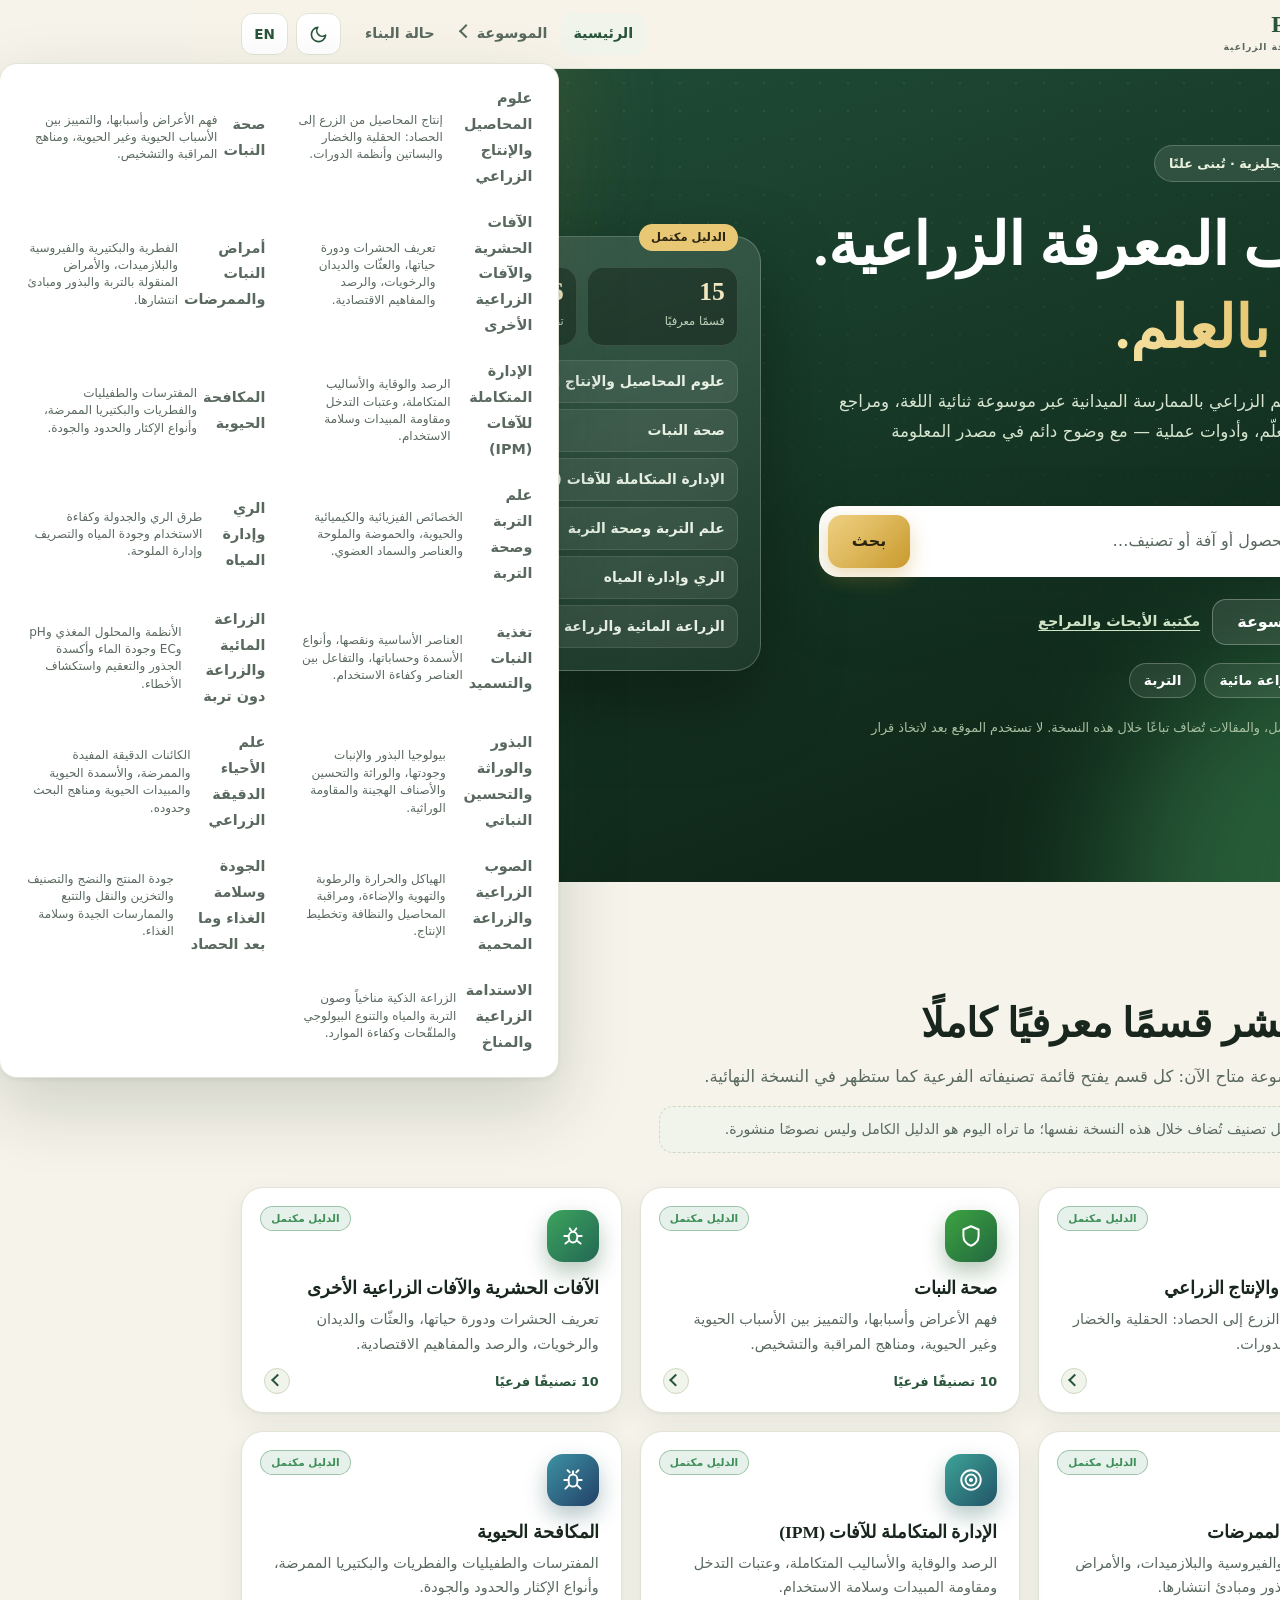
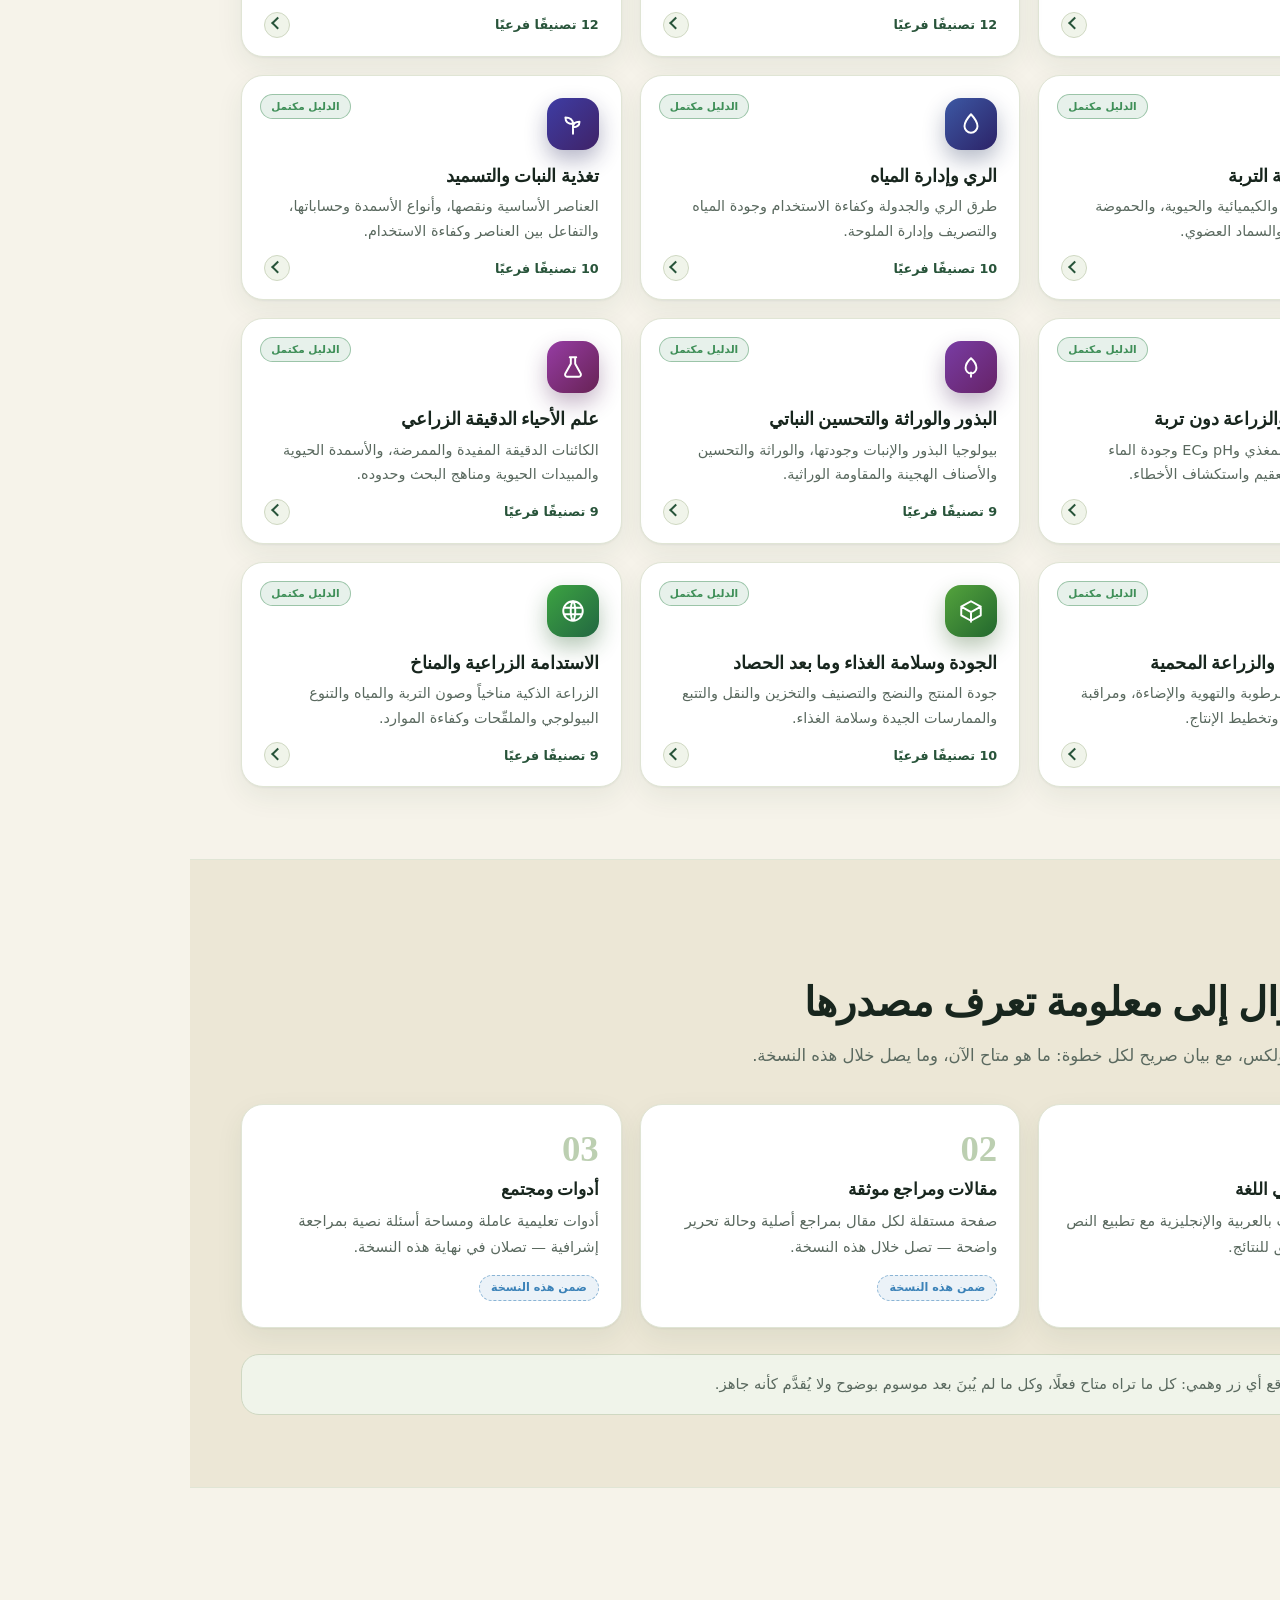
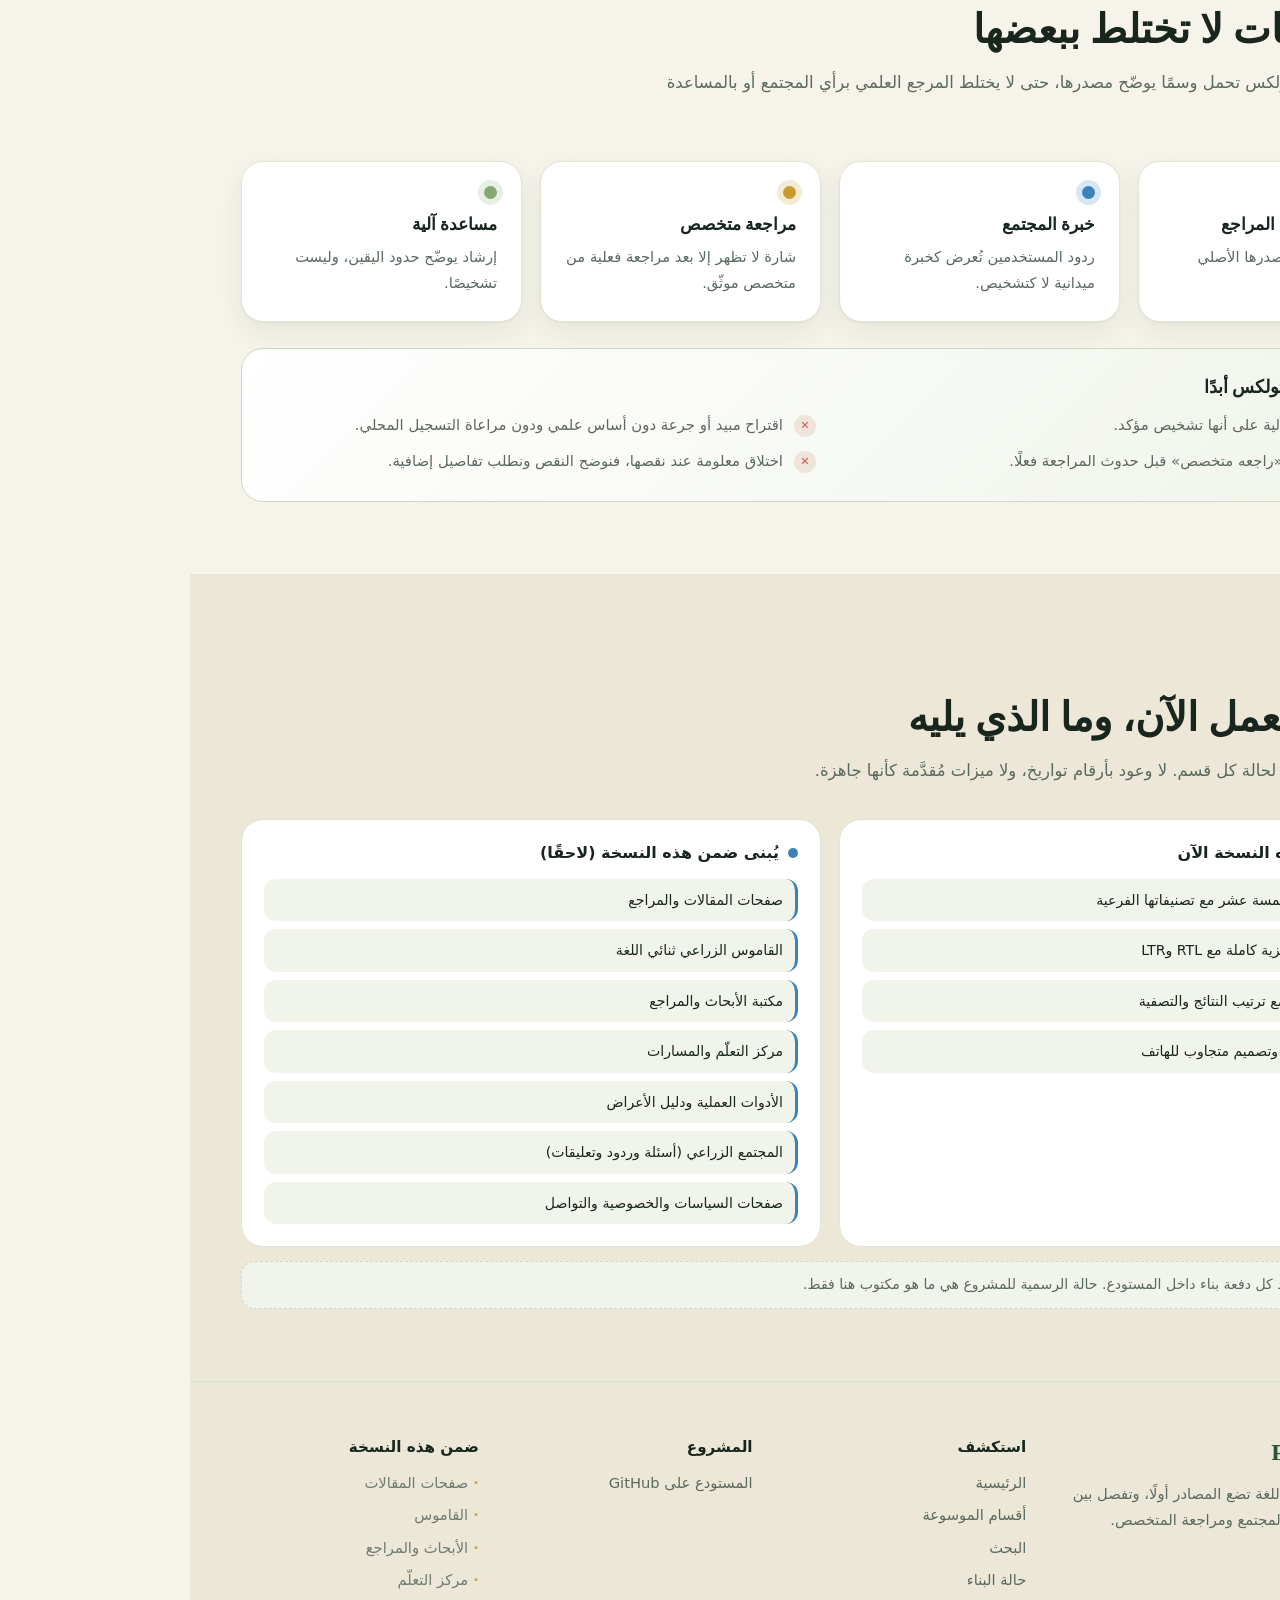
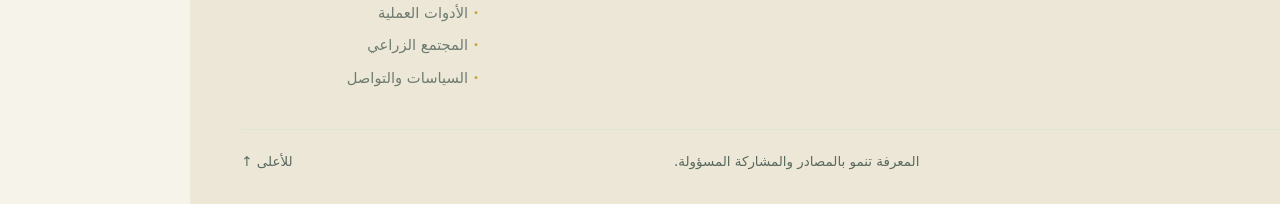
==== commit c3e480cb: "Refactor script tags and remove noscript content Removed noscript section and updated script paths." ====
--- a/index.html
+++ b/index.html
@@ -16,7 +16,6 @@
 <link href="https://fonts.googleapis.com/css2?family=Cairo:wght@400;500;600;700;800&family=Fraunces:opsz,wght@9..144,600;9..144,700;9..144,800&family=Inter:wght@400;500;600;700&display=swap" rel="stylesheet">
 
 <script>
-/* Runs before paint: avoids a flash of the wrong theme/direction. */
 (function () {
   var d = document.documentElement;
   try {
@@ -35,7 +34,6 @@
 <a class="skip" href="#main" data-i18n="skip"></a>
 <div id="bar" aria-hidden="true"></div>
 
-<!-- Logo: open book with a sprouting leaf -->
 <svg width="0" height="0" style="position:absolute" aria-hidden="true" focusable="false">
   <symbol id="logo" viewBox="40 30 830 560">
     <path style="fill:var(--ink)" d="M150 347 L113 460 C240 462 380 495 447 523 L452 552 C380 502 200 472 58 497 L122 360Z"/>
@@ -144,9 +142,6 @@
         <div class="note" data-i18n="catNote"></div>
       </div>
       <div class="catgrid rv" id="catGrid"></div>
-      <noscript>
-        <p class="note">يحتاج هذا القسم إلى JavaScript لعرض دليل الأقسام. / This section needs JavaScript to display the category directory.</p>
-      </noscript>
     </div>
   </section>
 
@@ -290,8 +285,9 @@
   </div>
 </footer>
 
-<script src="content/ui.js"></script>
-<script src="content/categories.js"></script>
+<!-- المسارات مباشرة في الجذر دون مجلد content لتجنب الأخطاء -->
+<script src="ui.js"></script>
+<script src="categories.js"></script>
 <script src="app.js"></script>
 </body>
 </html>
--- a/styles.css
+++ b/styles.css
@@ -0,0 +1,330 @@
+/* ============================================================
+   Plantolex — design system
+   File: styles.css
+   Palette: deep forest #28543A · sage #86A873 · cream #F4F1E7 · charcoal #26352D
+   ============================================================ */
+
+:root{
+  --bg:#f6f3ea;--bg2:#ece7d6;--surface:#fff;--surface2:#f0f4ea;--surface3:#e6eddc;
+  --text:#18261e;--muted:#5a695f;--line:#e0e5d5;--line2:#cfd8c2;
+  --brand:#28543a;--sage:#86a873;--gold:#e8c875;--gold2:#c99a2e;
+  --ink:#28543a;--ink-soft:#386b49;
+  --c-ref:#3f8f58;--c-spec:#c99a2e;--c-plan:#3b82b8;
+  --shadow:0 1px 2px rgba(24,48,32,.05),0 10px 28px rgba(31,65,42,.07);
+  --shadow-lg:0 2px 4px rgba(24,48,32,.06),0 28px 70px rgba(20,48,31,.18);
+  --hero-a:#21503a;--hero-b:#0f2718;
+  --fd:"Fraunces","Cairo",Georgia,serif;
+  --fb:"Inter","Cairo",system-ui,-apple-system,"Segoe UI",Tahoma,sans-serif;
+  --r:22px;
+}
+[data-theme="dark"]{
+  --bg:#0c1510;--bg2:#101c15;--surface:#15241b;--surface2:#1a2d22;--surface3:#21382a;
+  --text:#e8efe3;--muted:#9bb0a1;--line:#233829;--line2:#2f4a38;
+  --brand:#9fc58a;--gold:#e8c875;--gold2:#e8c875;
+  --ink:#b4d8a0;--ink-soft:#9fc58a;
+  --c-ref:#62bd7d;--c-spec:#e8c875;--c-plan:#6ab0e3;
+  --shadow:0 1px 2px rgba(0,0,0,.3),0 10px 28px rgba(0,0,0,.35);
+  --shadow-lg:0 2px 4px rgba(0,0,0,.4),0 28px 70px rgba(0,0,0,.55);
+  --hero-a:#16301f;--hero-b:#08110c;
+}
+
+*{box-sizing:border-box;margin:0;padding:0}
+html{scroll-behavior:smooth;scroll-padding-top:88px;-webkit-text-size-adjust:100%}
+body{background:var(--bg);color:var(--text);font-family:var(--fb);line-height:1.8;
+  -webkit-font-smoothing:antialiased;transition:background .3s,color .3s;overflow-x:hidden}
+button,input{font:inherit;color:inherit}
+button{cursor:pointer;-webkit-tap-highlight-color:transparent;background:none;border:0}
+a{color:inherit}
+:focus-visible{outline:3px solid var(--gold);outline-offset:3px;border-radius:8px}
+[hidden]{display:none!important}
+.wrap{width:min(1180px,92%);margin-inline:auto}
+h1,h2,h3,h4{font-family:var(--fd);line-height:1.25;letter-spacing:-.015em}
+html[lang="ar"] h1,html[lang="ar"] h2,html[lang="ar"] h3,html[lang="ar"] h4{font-family:"Cairo",var(--fd);letter-spacing:0;line-height:1.4}
+.skip{position:absolute;inset-inline-start:12px;top:-60px;background:var(--gold);color:#241e08;
+  padding:10px 16px;border-radius:10px;font-weight:700;z-index:200;text-decoration:none}
+.skip:focus{top:10px}
+#bar{position:fixed;top:0;inset-inline:0;height:3px;z-index:120;
+  background:linear-gradient(90deg,var(--sage),var(--gold));transform-origin:left;transform:scaleX(0)}
+[dir="rtl"] #bar{transform-origin:right}
+
+/* ===== Header ===== */
+header.top{position:sticky;top:0;z-index:100;
+  background:color-mix(in srgb,var(--bg) 78%,transparent);
+  -webkit-backdrop-filter:saturate(1.5) blur(16px);backdrop-filter:saturate(1.5) blur(16px);
+  border-bottom:1px solid var(--line)}
+.nav{display:flex;align-items:center;gap:12px;min-height:68px}
+.brand{display:flex;align-items:center;gap:11px;text-decoration:none;margin-inline-end:auto}
+.brand svg{width:46px;height:32px;flex-shrink:0;overflow:visible}
+.brand b{display:block;font-family:"Fraunces",Georgia,serif;font-size:1.5rem;font-weight:800;
+  color:var(--ink);line-height:1.05;letter-spacing:-.025em}
+.brand small{display:block;font-size:.58rem;letter-spacing:.1em;text-transform:uppercase;
+  color:var(--muted);font-weight:600;margin-top:2px}
+nav.main{display:flex;gap:2px;align-items:center}
+nav.main a,nav.main .dd>button{text-decoration:none;font-size:.9rem;font-weight:600;color:var(--muted);
+  padding:8px 12px;border-radius:10px;transition:.2s;display:inline-flex;align-items:center;gap:6px}
+nav.main a:hover,nav.main a.on,nav.main .dd>button:hover,nav.main .dd.open>button{color:var(--ink);background:var(--surface2)}
+.dd{position:relative}
+.dd>button .caret{width:10px;height:10px;border-inline-end:2px solid currentColor;
+  border-bottom:2px solid currentColor;transform:rotate(45deg) translate(-2px,-2px);transition:.2s}
+.dd.open>button .caret{transform:rotate(-135deg) translate(-1px,-1px)}
+.ddmenu{position:absolute;top:calc(100% + 8px);inset-inline-start:0;min-width:min(560px,86vw);
+  background:var(--surface);border:1px solid var(--line);border-radius:18px;box-shadow:var(--shadow-lg);
+  padding:14px;display:grid;grid-template-columns:repeat(2,minmax(0,1fr));gap:4px;z-index:110}
+.ddmenu a{display:block;text-decoration:none;padding:9px 12px;border-radius:12px;font-size:.88rem;
+  font-weight:600;color:var(--text);transition:.15s}
+.ddmenu a small{display:block;font-weight:500;color:var(--muted);font-size:.75rem;line-height:1.45}
+.ddmenu a:hover{background:var(--surface2);color:var(--ink)}
+.tools{display:flex;gap:8px}
+.ib{height:42px;min-width:42px;padding:0 12px;border-radius:12px;border:1px solid var(--line);
+  background:var(--surface);display:inline-flex;align-items:center;justify-content:center;gap:6px;
+  font-weight:700;font-size:.85rem;color:var(--ink);transition:.2s}
+.ib:hover{border-color:var(--sage);transform:translateY(-1px)}
+.ib svg{width:19px;height:19px;stroke:currentColor;fill:none;stroke-width:2;stroke-linecap:round;stroke-linejoin:round}
+.sun{display:none}[data-theme="dark"] .sun{display:block}[data-theme="dark"] .moon{display:none}
+#menuBtn{display:none}
+
+/* ===== Hero ===== */
+.hero{position:relative;overflow:hidden;color:#fff;padding:76px 0 120px;
+  border-radius:0 0 48px 48px;isolation:isolate;
+  background:linear-gradient(160deg,var(--hero-a),var(--hero-b) 80%)}
+.hero .blob{position:absolute;border-radius:50%;filter:blur(70px);opacity:.55;z-index:-1;
+  animation:drift 18s ease-in-out infinite alternate}
+.hero .b1{width:460px;height:460px;background:#c9a64a;top:-190px;inset-inline-end:-120px;opacity:.32}
+.hero .b2{width:520px;height:520px;background:#3f8f58;bottom:-260px;inset-inline-start:-160px;opacity:.5;animation-delay:-6s}
+@keyframes drift{to{transform:translate(40px,-30px) scale(1.12)}}
+.hero::before{content:"";position:absolute;inset:0;z-index:-1;opacity:.55;pointer-events:none;
+  background-image:radial-gradient(rgba(255,255,255,.13) 1px,transparent 1px);background-size:28px 28px;
+  -webkit-mask-image:linear-gradient(to bottom,#000,transparent 85%);mask-image:linear-gradient(to bottom,#000,transparent 85%)}
+.hgrid{display:grid;grid-template-columns:minmax(0,1.08fr) minmax(0,.92fr);gap:48px;align-items:center}
+.hgrid>*{min-width:0}
+.eyebrow{display:inline-flex;align-items:center;gap:9px;font-size:.8rem;font-weight:700;color:#eaf2e0;
+  background:rgba(255,255,255,.1);border:1px solid rgba(255,255,255,.2);padding:6px 14px;border-radius:99px}
+.hero h1{font-size:clamp(2.1rem,5.2vw,3.7rem);margin:22px 0 16px;font-weight:800}
+.hero h1 em{font-style:normal;background:linear-gradient(90deg,#f6e2a3,#e8c875 45%,#b9dca4);
+  -webkit-background-clip:text;background-clip:text;color:transparent}
+.lead{max-width:580px;color:#d6e4cf;font-size:1.05rem}
+.search{display:flex;gap:8px;max-width:600px;margin-top:30px;background:var(--surface);border-radius:20px;
+  padding:8px;box-shadow:var(--shadow-lg);border:1px solid rgba(255,255,255,.14)}
+.search>svg{width:22px;height:22px;stroke:var(--muted);fill:none;stroke-width:2;stroke-linecap:round;
+  margin:auto 10px;flex-shrink:0}
+.search input{flex:1;min-width:0;border:0;outline:0;background:transparent;color:var(--text);padding:12px 2px;font-size:1rem}
+.search input::placeholder{color:var(--muted)}
+.btn{border-radius:14px;background:linear-gradient(135deg,#f0d283,var(--gold2));color:#2a2410;font-weight:800;
+  padding:0 24px;min-height:46px;transition:.2s;box-shadow:0 8px 20px rgba(201,154,46,.35);
+  display:inline-flex;align-items:center;justify-content:center;gap:8px;text-decoration:none}
+.btn:hover{transform:translateY(-2px);filter:brightness(1.06)}
+.btn.ghost{background:rgba(255,255,255,.1);color:#fff;border:1px solid rgba(255,255,255,.28);box-shadow:none}
+.btn.ghost:hover{background:rgba(255,255,255,.2)}
+.hero-cta{display:flex;flex-wrap:wrap;gap:12px;align-items:center;margin-top:22px}
+.hero-cta .text-link{color:#cfe3c6;font-weight:700;font-size:.9rem;text-decoration:underline;text-underline-offset:4px}
+.hero-cta .text-link:hover{color:#fff}
+.chips{display:flex;flex-wrap:wrap;gap:8px;align-items:center;margin-top:18px;font-size:.86rem;color:#c5d8bd}
+.chip{border:1px solid rgba(255,255,255,.24);background:rgba(255,255,255,.08);color:#fff;
+  padding:4px 14px;border-radius:99px;font-weight:600;transition:.2s}
+.chip:hover{background:rgba(255,255,255,.2)}
+.hero-note{margin-top:18px;font-size:.8rem;color:#a9c0a2;max-width:560px}
+
+/* hero directory card */
+.hcard{position:relative;border-radius:26px;padding:22px;background:linear-gradient(160deg,rgba(255,255,255,.14),rgba(255,255,255,.05));
+  border:1px solid rgba(255,255,255,.22);-webkit-backdrop-filter:blur(18px);backdrop-filter:blur(18px);
+  box-shadow:0 30px 80px rgba(0,0,0,.35)}
+.hcard .tagline{position:absolute;top:-13px;inset-inline-start:22px;background:var(--gold);color:#2a2410;
+  font-size:.72rem;font-weight:800;padding:3px 12px;border-radius:99px}
+.hstats{display:flex;gap:10px;margin:8px 0 14px;flex-wrap:wrap}
+.hstat{flex:1 1 90px;background:rgba(10,24,16,.4);border:1px solid rgba(255,255,255,.12);border-radius:16px;padding:10px 12px}
+.hstat b{display:block;font-family:"Fraunces",serif;font-size:1.6rem;line-height:1.1;color:#f2e7bf}
+.hstat span{font-size:.72rem;color:#c3d4bc}
+.hlinks{display:grid;gap:6px}
+.hlinks a{display:flex;justify-content:space-between;gap:10px;text-decoration:none;font-size:.87rem;font-weight:600;
+  color:#e7f0e2;background:rgba(255,255,255,.08);border:1px solid rgba(255,255,255,.1);
+  border-radius:12px;padding:8px 12px;transition:.15s}
+.hlinks a:hover{background:rgba(255,255,255,.18)}
+.hlinks a i{font-style:normal;color:#a9c0a2;font-size:.78rem;font-weight:500}
+
+/* ===== Sections ===== */
+main{position:relative}
+section.s{padding:72px 0}
+section.s.alt{background:var(--bg2);border-block:1px solid var(--line)}
+.head{max-width:760px;margin-bottom:34px}
+.tag{display:inline-flex;align-items:center;gap:8px;font-size:.74rem;font-weight:800;color:var(--ink);
+  background:var(--surface2);border:1px solid var(--line2);padding:3px 13px;border-radius:99px;
+  margin-bottom:12px;letter-spacing:.05em;text-transform:uppercase}
+html[lang="ar"] .tag{letter-spacing:0;text-transform:none}
+h2{font-size:clamp(1.7rem,3.6vw,2.5rem);color:var(--text)}
+.head p{color:var(--muted);margin-top:10px;font-size:1.03rem}
+.note{margin-top:14px;font-size:.88rem;color:var(--muted);background:var(--surface2);
+  border:1px dashed var(--line2);border-radius:14px;padding:10px 14px}
+.grid{display:grid;gap:18px}
+.g3{grid-template-columns:repeat(3,minmax(0,1fr))}
+.g4{grid-template-columns:repeat(4,minmax(0,1fr))}
+.g2{grid-template-columns:repeat(2,minmax(0,1fr))}
+
+/* ===== Category directory ===== */
+.catgrid{display:grid;grid-template-columns:repeat(3,minmax(0,1fr));gap:18px}
+.cat{background:var(--surface);border:1px solid var(--line);border-radius:var(--r);box-shadow:var(--shadow);
+  overflow:hidden;transition:border-color .25s,box-shadow .25s;scroll-margin-top:96px}
+.cat:hover{border-color:var(--sage)}
+.cat.open{border-color:var(--sage);box-shadow:var(--shadow-lg)}
+.cat-head{display:block;width:100%;text-align:start;padding:22px 22px 18px;position:relative}
+.tile{width:52px;height:52px;border-radius:16px;display:grid;place-items:center;margin-bottom:14px;
+  background:linear-gradient(135deg,hsl(var(--h) 46% 44%),hsl(calc(var(--h) + 24) 50% 27%));
+  box-shadow:0 10px 22px hsl(var(--h) 50% 22% / .32)}
+.tile svg{width:26px;height:26px;stroke:#fff;fill:none;stroke-width:1.8;stroke-linecap:round;stroke-linejoin:round}
+.st{position:absolute;top:18px;inset-inline-end:18px;font-size:.66rem;font-weight:800;padding:2px 10px;
+  border-radius:99px;border:1px solid color-mix(in srgb,var(--c-ref) 45%,transparent);
+  color:var(--c-ref);background:color-mix(in srgb,var(--c-ref) 12%,transparent)}
+.cat h3{font-size:1.1rem;margin-bottom:6px}
+.cat .desc{color:var(--muted);font-size:.9rem;line-height:1.7}
+.cat-meta{display:flex;align-items:center;justify-content:space-between;gap:8px;margin-top:12px;
+  font-size:.8rem;font-weight:700;color:var(--ink)}
+.chev{width:26px;height:26px;border-radius:50%;background:var(--surface2);border:1px solid var(--line2);
+  display:grid;place-items:center;transition:transform .25s;flex-shrink:0}
+.chev::before{content:"";width:7px;height:7px;border-inline-end:2px solid var(--ink);
+  border-bottom:2px solid var(--ink);transform:rotate(45deg) translate(-1px,-1px)}
+.cat-head[aria-expanded="true"] .chev{transform:rotate(-180deg)}
+.subs{border-top:1px solid var(--line);background:var(--surface2);padding:16px 22px 20px}
+.subs-label{display:block;font-size:.72rem;font-weight:800;text-transform:uppercase;letter-spacing:.06em;
+  color:var(--muted);margin-bottom:8px}
+html[lang="ar"] .subs-label{text-transform:none;letter-spacing:0}
+.sublist{list-style:none;display:flex;flex-wrap:wrap;gap:7px}
+.sublist li{font-size:.82rem;font-weight:600;color:var(--text);background:var(--surface);
+  border:1px solid var(--line);border-radius:99px;padding:4px 12px;line-height:1.5}
+
+/* ===== Steps (how it works) ===== */
+.steps{display:grid;grid-template-columns:repeat(3,minmax(0,1fr));gap:18px}
+.step{background:var(--surface);border:1px solid var(--line);border-radius:var(--r);padding:26px 22px;box-shadow:var(--shadow)}
+.step .n{font-family:"Fraunces",serif;font-size:2.3rem;font-weight:800;line-height:1;color:var(--sage);opacity:.55;margin-bottom:10px}
+.step h3{font-size:1.06rem;margin-bottom:6px}
+.step p{color:var(--muted);font-size:.92rem}
+.badge{display:inline-block;margin-top:14px;font-size:.7rem;font-weight:800;border-radius:99px;padding:2px 11px}
+.badge.now{color:var(--c-ref);border:1px solid color-mix(in srgb,var(--c-ref) 45%,transparent);
+  background:color-mix(in srgb,var(--c-ref) 12%,transparent)}
+.badge.build{color:var(--c-plan);border:1px dashed color-mix(in srgb,var(--c-plan) 55%,transparent);
+  background:color-mix(in srgb,var(--c-plan) 10%,transparent)}
+.callout{margin-top:26px;display:flex;gap:14px;align-items:flex-start;padding:16px 20px;border-radius:18px;
+  background:var(--surface2);border:1px solid var(--line2);color:var(--muted);font-size:.93rem}
+.callout svg{width:22px;height:22px;flex-shrink:0;stroke:var(--ink);fill:none;stroke-width:2;margin-top:3px;
+  stroke-linecap:round;stroke-linejoin:round}
+
+/* ===== Trust ===== */
+.trustcard{background:var(--surface);border:1px solid var(--line);border-radius:var(--r);padding:24px;box-shadow:var(--shadow)}
+.trustcard .dot{width:13px;height:13px;border-radius:50%;margin-bottom:14px;background:var(--c);
+  box-shadow:0 0 0 6px color-mix(in srgb,var(--c) 20%,transparent)}
+.trustcard h3{font-size:1.08rem;margin-bottom:6px}
+.trustcard p{color:var(--muted);font-size:.92rem}
+.never{margin-top:26px;border-radius:var(--r);padding:26px;border:1px solid var(--line2);
+  background:linear-gradient(135deg,var(--surface),var(--surface2))}
+.never h3{font-size:1.12rem;margin-bottom:12px}
+.never ul{list-style:none;display:grid;grid-template-columns:repeat(2,minmax(0,1fr));gap:10px 28px}
+.never li{display:flex;gap:11px;color:var(--muted);font-size:.93rem}
+.never li::before{content:"✕";flex-shrink:0;width:22px;height:22px;border-radius:50%;display:grid;place-items:center;
+  font-size:.7rem;font-weight:800;color:#c4624a;background:rgba(196,98,74,.14);margin-top:3px}
+
+/* ===== Build status ===== */
+.buildgrid{display:grid;grid-template-columns:repeat(2,minmax(0,1fr));gap:18px}
+.buildcol{background:var(--surface);border:1px solid var(--line);border-radius:var(--r);padding:22px}
+.buildcol h3{font-size:1rem;display:flex;gap:9px;align-items:center;margin-bottom:14px;font-family:var(--fb)}
+html[lang="ar"] .buildcol h3{font-family:"Cairo",var(--fb)}
+.buildcol h3 i{width:10px;height:10px;border-radius:50%;background:var(--c);flex-shrink:0}
+.buildcol li{list-style:none;padding:10px 12px;border-radius:12px;background:var(--surface2);font-size:.88rem;
+  margin-top:8px;color:var(--text);line-height:1.6;border-inline-start:3px solid var(--c)}
+.buildcol.live{--c:var(--c-ref)}
+.buildcol.next{--c:var(--c-plan)}
+
+/* ===== Search results ===== */
+.results{margin:-64px auto 8px;position:relative;z-index:5;background:var(--surface);border:1px solid var(--sage);
+  border-radius:26px;padding:26px;box-shadow:var(--shadow-lg)}
+.rhead{display:flex;justify-content:space-between;gap:12px;align-items:flex-start;margin-bottom:14px;flex-wrap:wrap}
+.results h2{font-size:1.35rem}
+#rsum{color:var(--muted);font-size:.9rem}
+.rfilters{display:flex;gap:8px;flex-wrap:wrap;margin-bottom:14px}
+.rf{padding:7px 15px;border-radius:99px;border:1px solid var(--line2);background:var(--surface);
+  font-weight:700;font-size:.83rem;color:var(--muted);transition:.2s}
+.rf:hover{border-color:var(--sage)}
+.rf[aria-pressed="true"]{background:var(--brand);border-color:var(--brand);color:#fff}
+[data-theme="dark"] .rf[aria-pressed="true"]{color:#0c1510}
+.rlist{display:grid;gap:12px;grid-template-columns:repeat(2,minmax(0,1fr))}
+.ritem{border:1px solid var(--line);border-radius:16px;padding:14px 16px;background:var(--bg);
+  display:flex;flex-direction:column;align-items:flex-start}
+.ritem h3{font-size:1rem;margin-bottom:2px}
+.ritem p{color:var(--muted);font-size:.88rem}
+.pill{display:inline-block;font-size:.7rem;font-weight:800;padding:2px 11px;border-radius:99px;
+  background:var(--surface2);color:var(--ink);border:1px solid var(--line2);margin-bottom:10px}
+.rlink{color:var(--ink);font-weight:800;margin-top:10px;font-size:.88rem;text-decoration:underline;
+  text-underline-offset:3px;background:none;border:0;padding:0;cursor:pointer}
+.rlink:hover{color:var(--ink-soft)}
+.empty{grid-column:1/-1;text-align:center;color:var(--muted);padding:26px 16px}
+
+/* ===== Footer ===== */
+footer.ft{background:var(--bg2);border-top:1px solid var(--line);padding:54px 0 30px;color:var(--muted);font-size:.92rem}
+.fgrid{display:grid;grid-template-columns:1.5fr 1fr 1fr 1fr;gap:36px;margin-bottom:32px}
+.ft h4{font-size:.8rem;text-transform:uppercase;letter-spacing:.08em;color:var(--text);margin-bottom:12px;font-family:var(--fb)}
+html[lang="ar"] .ft h4{text-transform:none;letter-spacing:0;font-family:"Cairo",var(--fb);font-size:.95rem}
+.ft ul{list-style:none}.ft li{margin:6px 0}
+.ft a{text-decoration:none}.ft a:hover{color:var(--ink);text-decoration:underline}
+.ft .brand{margin-bottom:12px}
+.ft .arriving li{color:var(--muted);opacity:.85}
+.ft .arriving li::before{content:"· ";color:var(--gold2);font-weight:800}
+.fbot{display:flex;justify-content:space-between;gap:12px;flex-wrap:wrap;border-top:1px solid var(--line);
+  padding-top:20px;font-size:.84rem}
+
+/* ===== Breadcrumbs ===== */
+.crumbs{font-size:.83rem;color:var(--muted);padding:14px 0 0}
+.crumbs ol{list-style:none;display:flex;flex-wrap:wrap;gap:6px;align-items:center}
+.crumbs li+li::before{content:"›";margin-inline-end:6px;color:var(--line2)}
+[dir="rtl"] .crumbs li+li::before{content:"‹"}
+.crumbs a{text-decoration:none}.crumbs a:hover{text-decoration:underline;color:var(--ink)}
+.crumbs [aria-current]{color:var(--text);font-weight:600}
+
+/* ===== 404 ===== */
+.nf{min-height:56vh;display:grid;place-items:center;text-align:center;padding:60px 0}
+.nf .code{font-family:"Fraunces",serif;font-size:clamp(4rem,14vw,7rem);font-weight:800;color:var(--sage);opacity:.5;line-height:1}
+.nf h1{font-size:clamp(1.5rem,4vw,2.2rem);margin:8px 0 10px}
+.nf p{color:var(--muted);max-width:460px;margin:0 auto 22px}
+
+/* ===== Motion / progress Safe Fallback ===== */
+#toast{position:fixed;inset-inline:16px;bottom:calc(20px + env(safe-area-inset-bottom));max-width:480px;
+  margin-inline:auto;background:#12301f;color:#fff;padding:14px 18px;border-radius:16px;box-shadow:var(--shadow-lg);
+  font-size:.92rem;z-index:150;opacity:0;transform:translateY(20px);pointer-events:none;transition:.3s;
+  border:1px solid rgba(255,255,255,.18)}
+#toast.on{opacity:1;transform:none}
+
+/* إظهار المحتوى افتراضياً وعدم إخفائه مطلقاً لتفادي الشاشة الفارغة */
+.rv{opacity:1;transform:none}
+.js .rv{opacity:0;transform:translateY(22px);transition:opacity .7s,transform .7s}
+.js .rv.in{opacity:1;transform:none}
+@media (prefers-reduced-motion:reduce){
+  *,*::before,*::after{animation:none!important;transition:none!important;scroll-behavior:auto!important}
+  .js .rv{opacity:1;transform:none}
+}
+
+/* ===== Responsive ===== */
+@media(max-width:1040px){
+  nav.main{display:none;position:absolute;inset-inline:0;top:100%;background:var(--bg);
+    border-bottom:1px solid var(--line);padding:10px 4% 16px;flex-direction:column;align-items:stretch;
+    box-shadow:var(--shadow);max-height:calc(100vh - 68px);overflow:auto}
+  nav.main.open{display:flex}
+  nav.main a,nav.main .dd>button{padding:13px;font-size:1rem;justify-content:space-between;width:100%}
+  .ddmenu{position:static;min-width:0;grid-template-columns:1fr;box-shadow:none;border:0;background:var(--surface2);
+    margin-top:4px;padding:8px;display:none}
+  .dd.open .ddmenu{display:grid}
+  #menuBtn{display:inline-flex}
+  .brand small{display:none}
+}
+@media(max-width:940px){
+  .hgrid{grid-template-columns:minmax(0,1fr);gap:44px}
+  .catgrid,.g3{grid-template-columns:repeat(2,minmax(0,1fr))}
+  .g4,.steps{grid-template-columns:repeat(2,minmax(0,1fr))}
+  .fgrid{grid-template-columns:1fr 1fr}
+  .fgrid>:first-child{grid-column:1/-1}
+}
+@media(max-width:620px){
+  .hero{padding:48px 0 96px;border-radius:0 0 32px 32px}
+  section.s{padding:54px 0}
+  .catgrid,.g2,.g3,.g4,.steps,.rlist,.buildgrid,.never ul{grid-template-columns:1fr}
+  .btn{padding:0 18px}
+  .results{padding:20px;margin-top:-52px}
+  .head{margin-bottom:26px}
+  .fgrid{grid-template-columns:1fr}
+}
+ 
